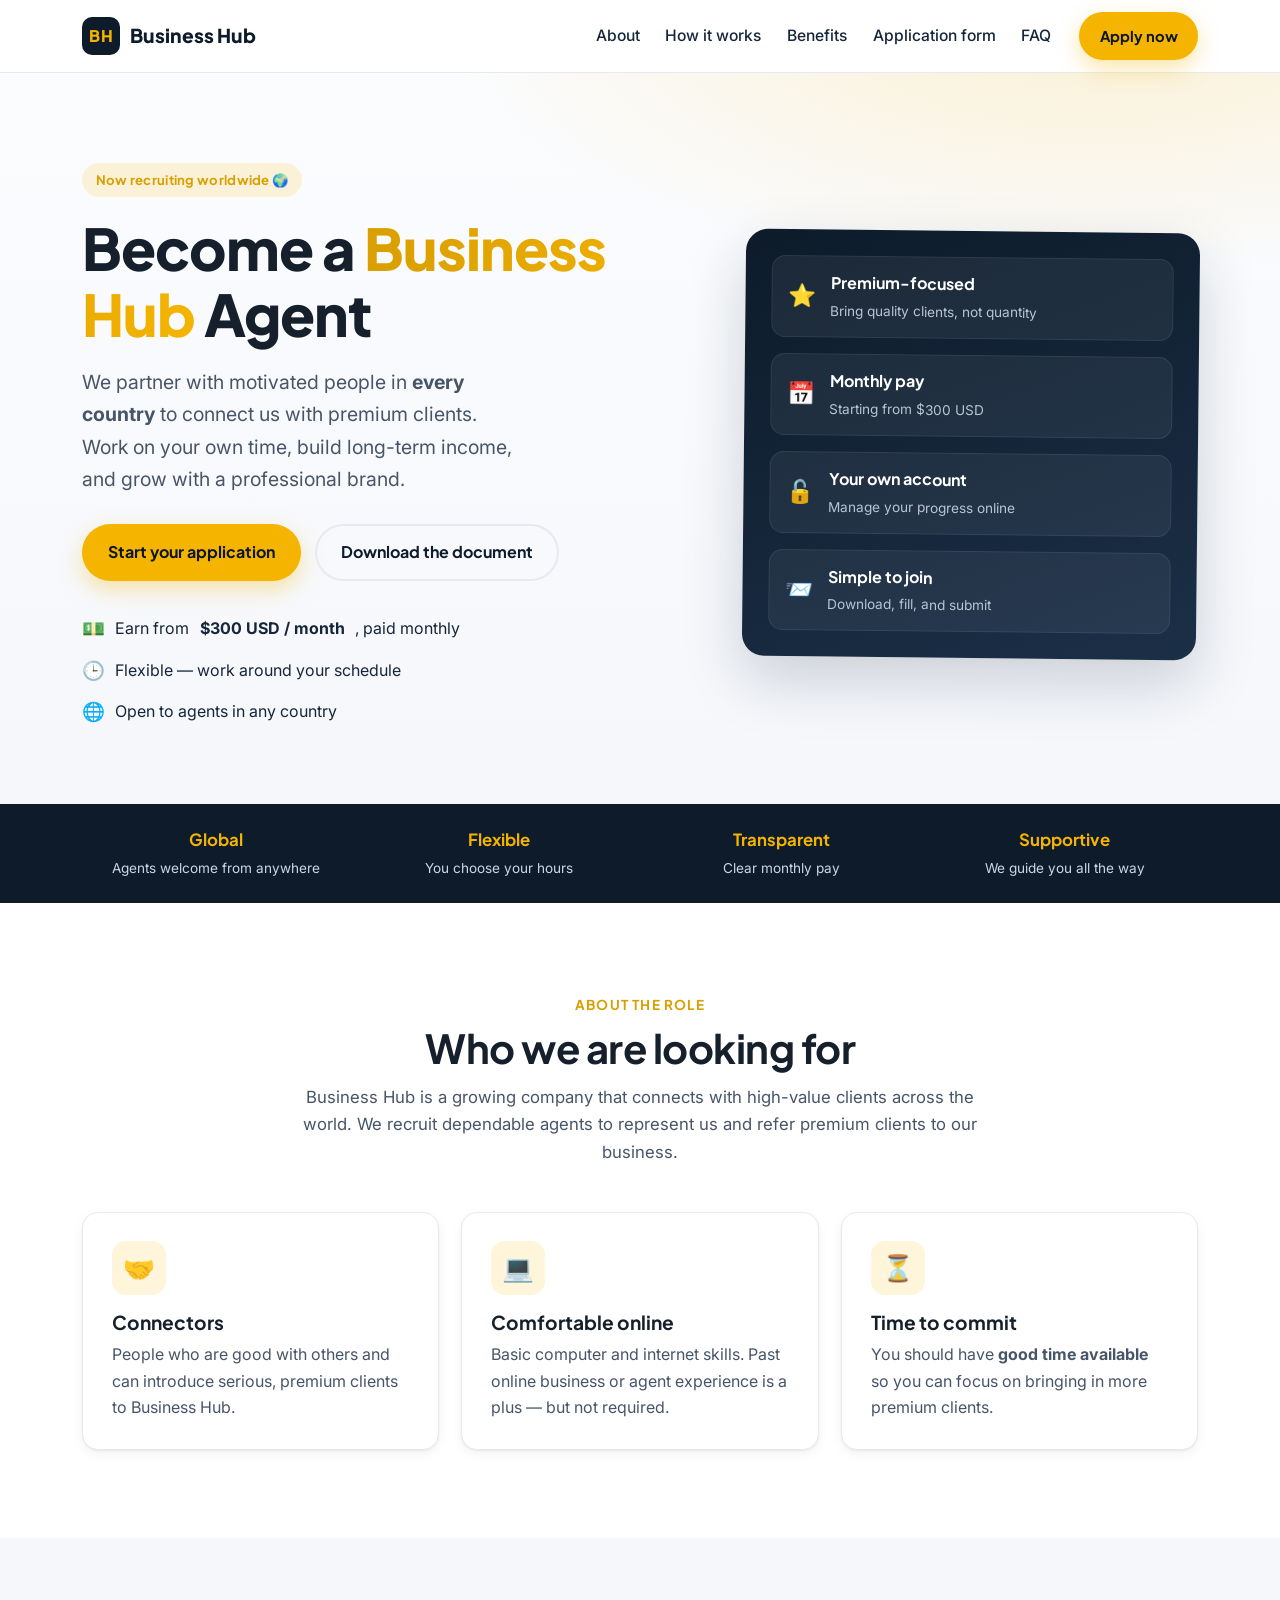
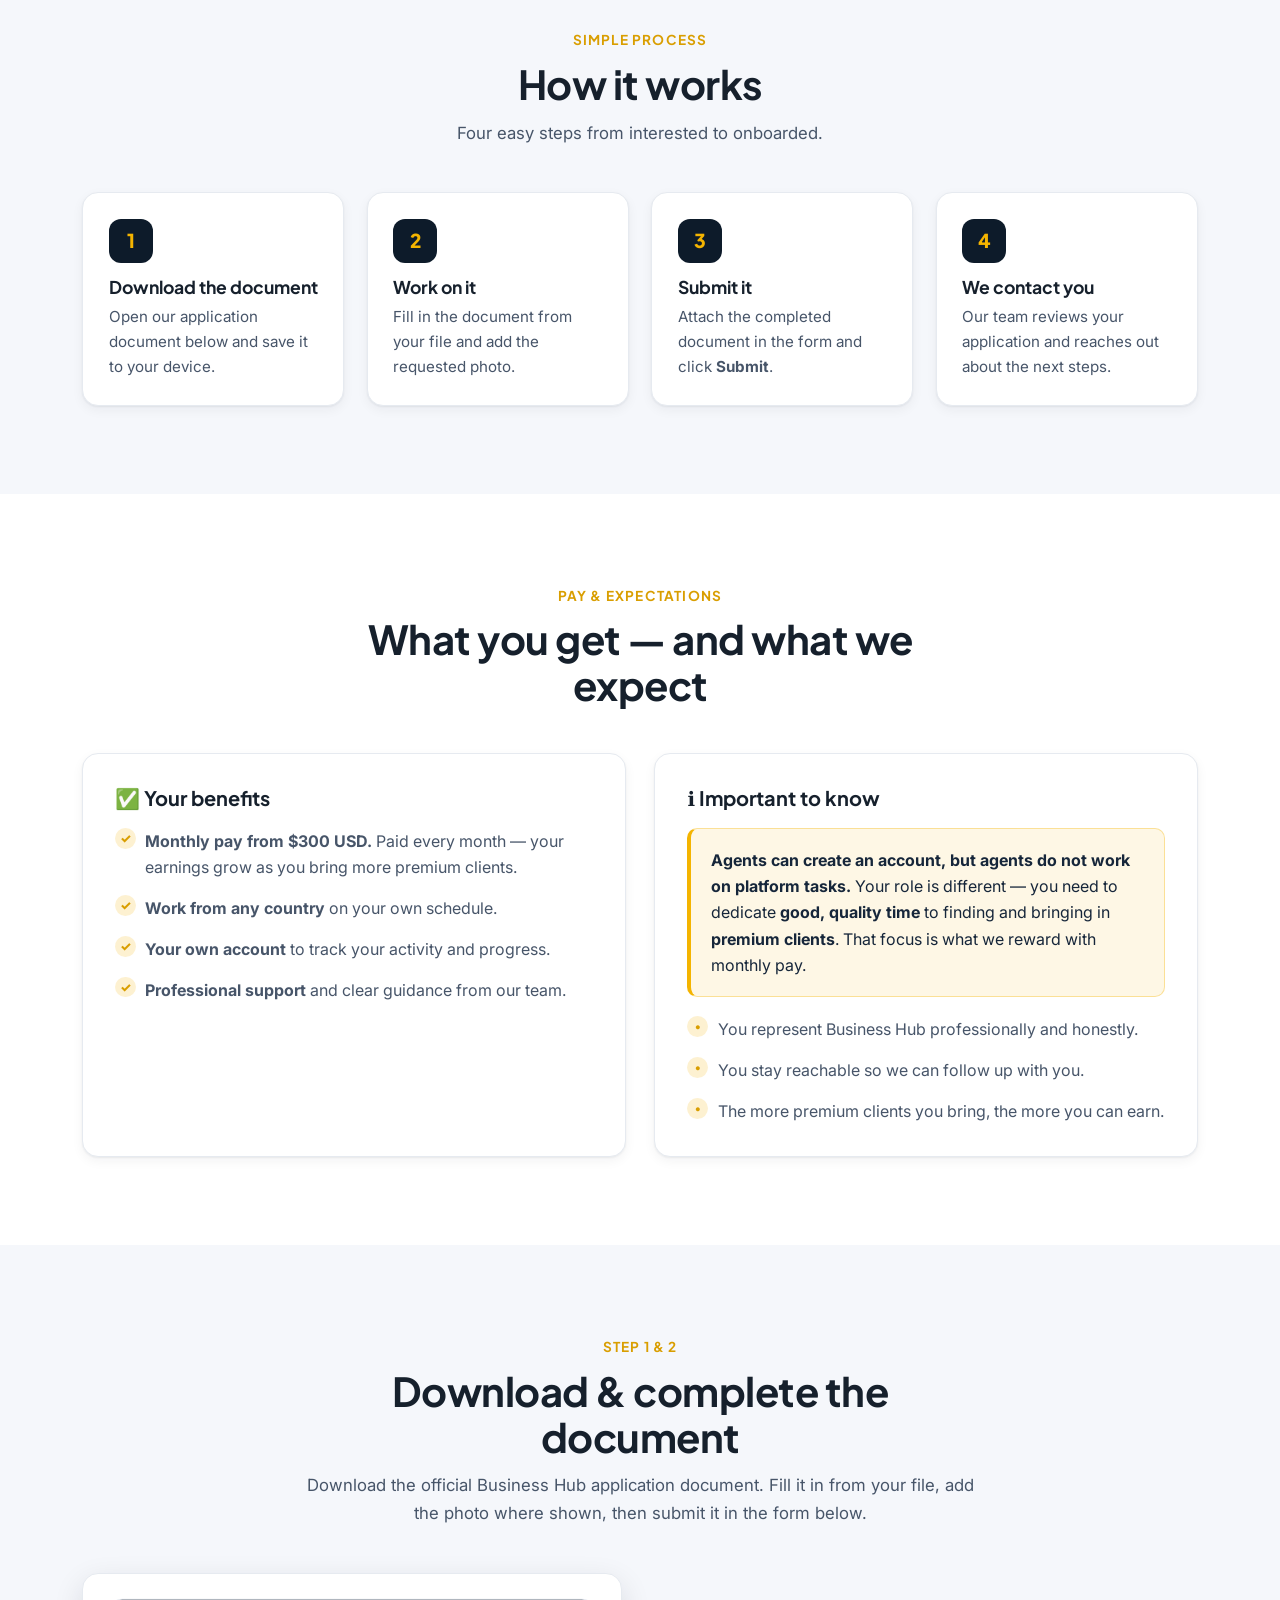
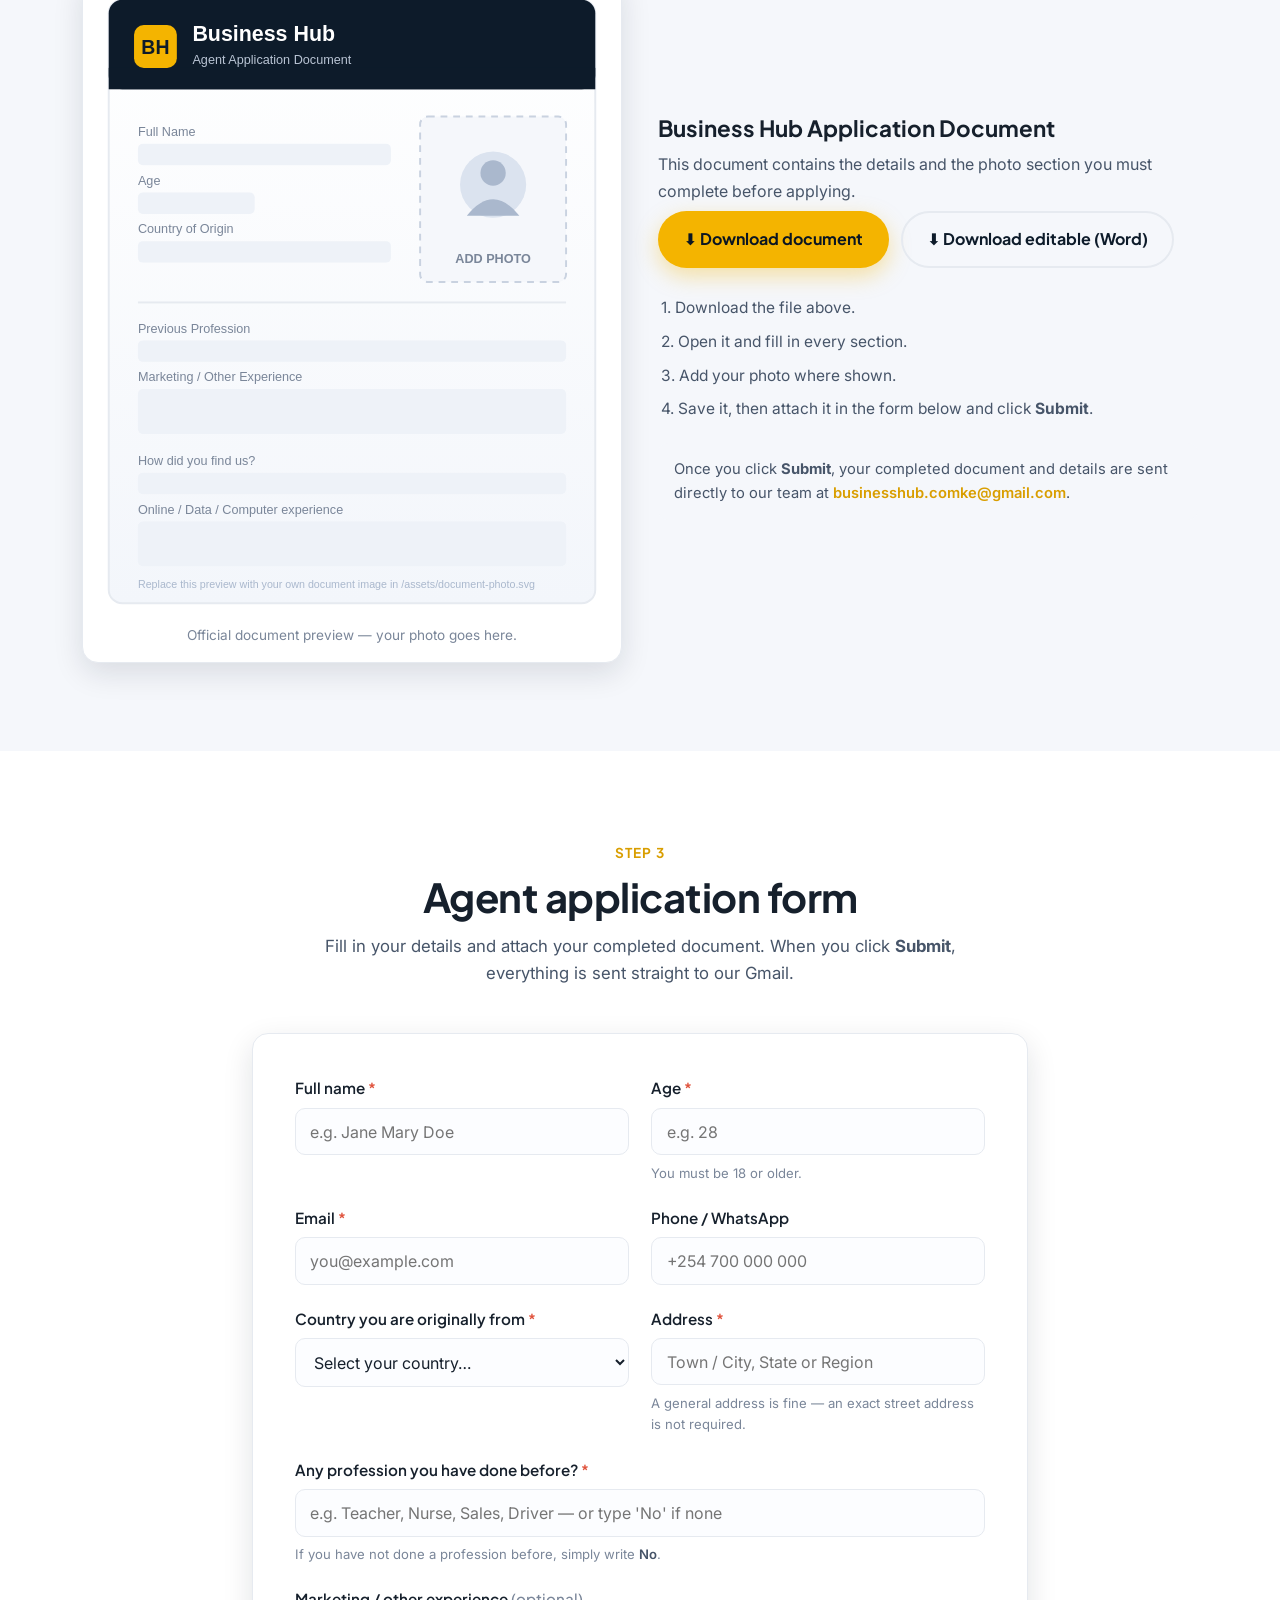
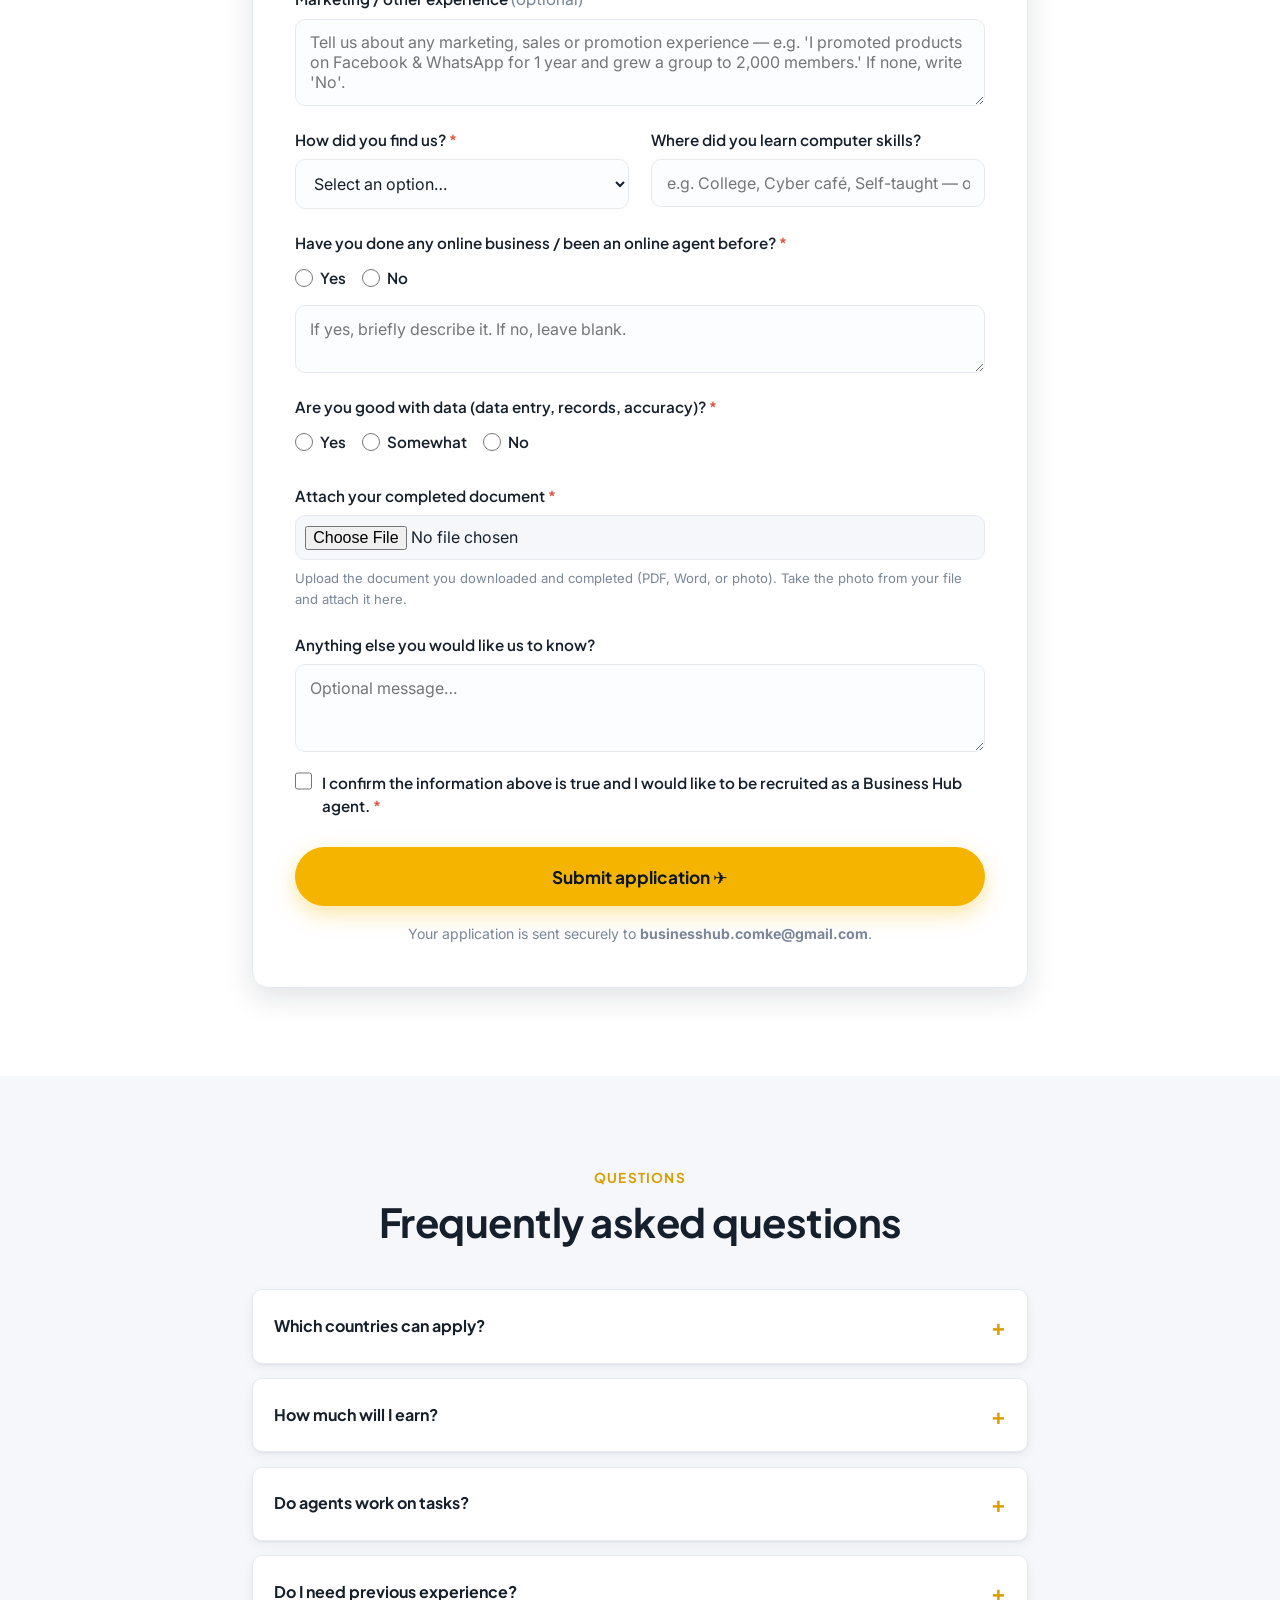
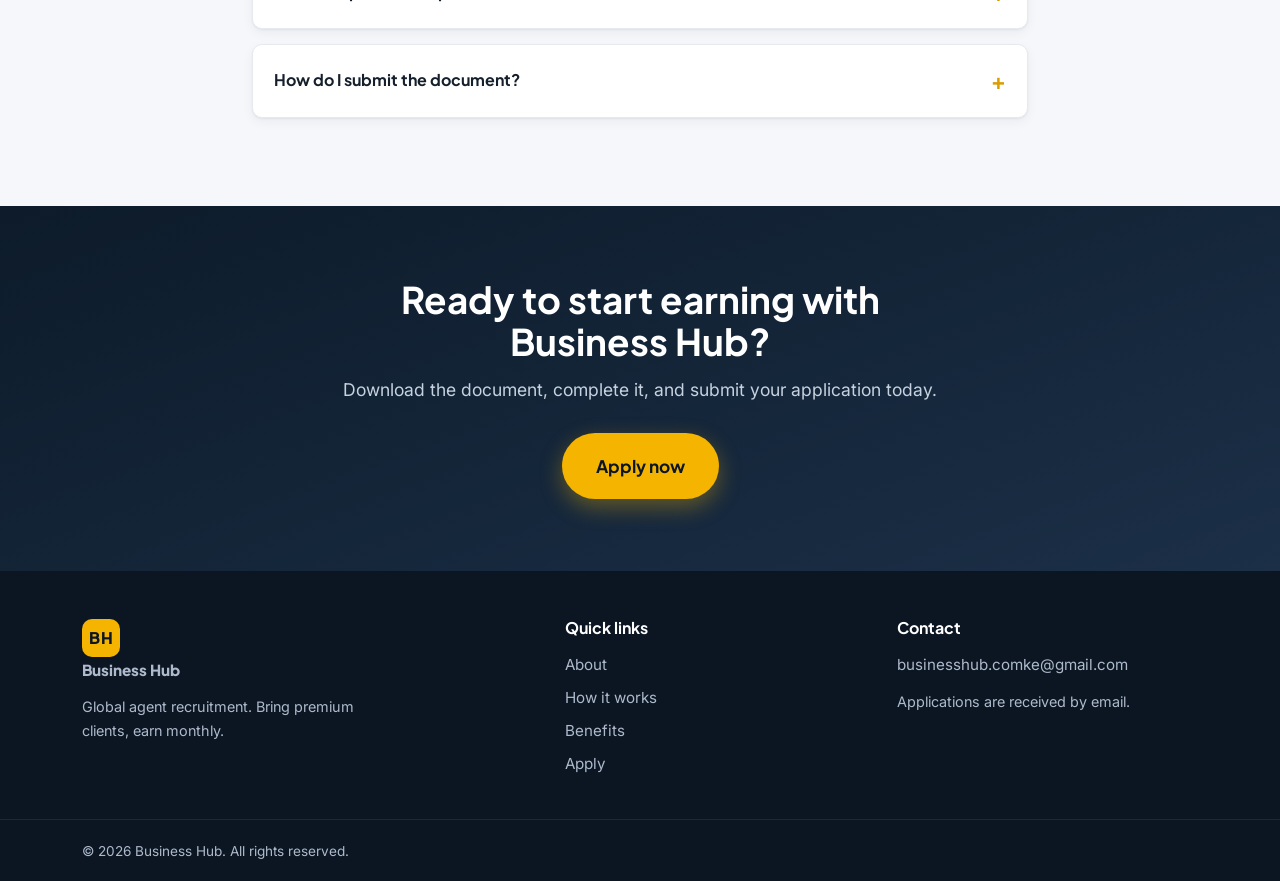
==== index.html @ ae6574ef "Build Business Hub agent recruitment website - Responsive landing page (hero, about, how-it-works, b" ====
<!DOCTYPE html>
<html lang="en">
<head>
  <meta charset="UTF-8" />
  <meta name="viewport" content="width=device-width, initial-scale=1.0" />
  <meta name="description" content="Business Hub recruits professional agents worldwide. Bring premium clients, work on your own schedule, and earn from $300 USD per month, paid monthly." />
  <meta name="theme-color" content="#0d1b2a" />
  <title>Business Hub — Global Agent Recruitment</title>
  <link rel="preconnect" href="https://fonts.googleapis.com" />
  <link rel="preconnect" href="https://fonts.gstatic.com" crossorigin />
  <link href="https://fonts.googleapis.com/css2?family=Plus+Jakarta+Sans:wght@400;500;600;700;800&family=Inter:wght@400;500;600&display=swap" rel="stylesheet" />
  <link rel="stylesheet" href="css/styles.css" />
  <link rel="icon" href="assets/favicon.svg" type="image/svg+xml" />
</head>
<body>
  <!-- ====================== HEADER ====================== -->
  <header class="site-header" id="top">
    <div class="container nav">
      <a href="#top" class="brand" aria-label="Business Hub home">
        <span class="brand-mark">BH</span>
        <span class="brand-text">Business&nbsp;Hub</span>
      </a>
      <nav class="nav-links" aria-label="Primary">
        <a href="#about">About</a>
        <a href="#how">How it works</a>
        <a href="#benefits">Benefits</a>
        <a href="#document">Application form</a>
        <a href="#faq">FAQ</a>
      </nav>
      <a href="#apply" class="btn btn-primary btn-sm nav-cta">Apply now</a>
      <button class="nav-toggle" id="navToggle" aria-label="Open menu" aria-expanded="false">
        <span></span><span></span><span></span>
      </button>
    </div>
  </header>

  <!-- ====================== HERO ====================== -->
  <section class="hero">
    <div class="container hero-grid">
      <div class="hero-copy">
        <span class="eyebrow">Now recruiting worldwide 🌍</span>
        <h1>Become a <span class="grad">Business Hub</span> Agent</h1>
        <p class="lead">
          We partner with motivated people in <strong>every country</strong> to connect us with
          premium clients. Work on your own time, build long-term income, and grow with a
          professional brand.
        </p>
        <div class="hero-actions">
          <a href="#apply" class="btn btn-primary">Start your application</a>
          <a href="#document" class="btn btn-ghost">Download the document</a>
        </div>
        <ul class="hero-points">
          <li><span>💵</span> Earn from <strong>$300 USD / month</strong>, paid monthly</li>
          <li><span>🕒</span> Flexible — work around your schedule</li>
          <li><span>🌐</span> Open to agents in any country</li>
        </ul>
      </div>
      <div class="hero-card">
        <div class="hero-card-inner">
          <div class="hc-row"><span class="hc-icon">⭐</span><div><b>Premium-focused</b><small>Bring quality clients, not quantity</small></div></div>
          <div class="hc-row"><span class="hc-icon">📅</span><div><b>Monthly pay</b><small>Starting from $300 USD</small></div></div>
          <div class="hc-row"><span class="hc-icon">🔓</span><div><b>Your own account</b><small>Manage your progress online</small></div></div>
          <div class="hc-row"><span class="hc-icon">📨</span><div><b>Simple to join</b><small>Download, fill, and submit</small></div></div>
        </div>
      </div>
    </div>
  </section>

  <!-- ====================== TRUST STRIP ====================== -->
  <div class="trust-strip">
    <div class="container trust-grid">
      <div><b>Global</b><span>Agents welcome from anywhere</span></div>
      <div><b>Flexible</b><span>You choose your hours</span></div>
      <div><b>Transparent</b><span>Clear monthly pay</span></div>
      <div><b>Supportive</b><span>We guide you all the way</span></div>
    </div>
  </div>

  <!-- ====================== ABOUT ====================== -->
  <section class="section" id="about">
    <div class="container">
      <div class="section-head">
        <span class="kicker">About the role</span>
        <h2>Who we are looking for</h2>
        <p class="section-sub">
          Business Hub is a growing company that connects with high-value clients across the world.
          We recruit dependable agents to represent us and refer premium clients to our business.
        </p>
      </div>
      <div class="cards-3">
        <article class="card">
          <div class="card-ic">🤝</div>
          <h3>Connectors</h3>
          <p>People who are good with others and can introduce serious, premium clients to Business Hub.</p>
        </article>
        <article class="card">
          <div class="card-ic">💻</div>
          <h3>Comfortable online</h3>
          <p>Basic computer and internet skills. Past online business or agent experience is a plus — but not required.</p>
        </article>
        <article class="card">
          <div class="card-ic">⏳</div>
          <h3>Time to commit</h3>
          <p>You should have <strong>good time available</strong> so you can focus on bringing in more premium clients.</p>
        </article>
      </div>
    </div>
  </section>

  <!-- ====================== HOW IT WORKS ====================== -->
  <section class="section section-alt" id="how">
    <div class="container">
      <div class="section-head">
        <span class="kicker">Simple process</span>
        <h2>How it works</h2>
        <p class="section-sub">Four easy steps from interested to onboarded.</p>
      </div>
      <ol class="steps">
        <li>
          <span class="step-no">1</span>
          <h3>Download the document</h3>
          <p>Open our application document below and save it to your device.</p>
        </li>
        <li>
          <span class="step-no">2</span>
          <h3>Work on it</h3>
          <p>Fill in the document from your file and add the requested photo.</p>
        </li>
        <li>
          <span class="step-no">3</span>
          <h3>Submit it</h3>
          <p>Attach the completed document in the form and click <strong>Submit</strong>.</p>
        </li>
        <li>
          <span class="step-no">4</span>
          <h3>We contact you</h3>
          <p>Our team reviews your application and reaches out about the next steps.</p>
        </li>
      </ol>
    </div>
  </section>

  <!-- ====================== BENEFITS / IMPORTANT INFO ====================== -->
  <section class="section" id="benefits">
    <div class="container">
      <div class="section-head">
        <span class="kicker">Pay & expectations</span>
        <h2>What you get — and what we expect</h2>
      </div>
      <div class="split">
        <div class="split-col">
          <h3 class="split-title">✅ Your benefits</h3>
          <ul class="check-list">
            <li><strong>Monthly pay from $300 USD.</strong> Paid every month — your earnings grow as you bring more premium clients.</li>
            <li><strong>Work from any country</strong> on your own schedule.</li>
            <li><strong>Your own account</strong> to track your activity and progress.</li>
            <li><strong>Professional support</strong> and clear guidance from our team.</li>
          </ul>
        </div>
        <div class="split-col">
          <h3 class="split-title">ℹ️ Important to know</h3>
          <div class="notice">
            <p>
              <strong>Agents can create an account, but agents do not work on platform tasks.</strong>
              Your role is different — you need to dedicate <strong>good, quality time</strong> to
              finding and bringing in <strong>premium clients</strong>. That focus is what we reward
              with monthly pay.
            </p>
          </div>
          <ul class="check-list muted">
            <li>You represent Business Hub professionally and honestly.</li>
            <li>You stay reachable so we can follow up with you.</li>
            <li>The more premium clients you bring, the more you can earn.</li>
          </ul>
        </div>
      </div>
    </div>
  </section>

  <!-- ====================== DOCUMENT DOWNLOAD + PHOTO ====================== -->
  <section class="section section-alt" id="document">
    <div class="container">
      <div class="section-head">
        <span class="kicker">Step 1 & 2</span>
        <h2>Download &amp; complete the document</h2>
        <p class="section-sub">
          Download the official Business Hub application document. Fill it in from your file,
          add the photo where shown, then submit it in the form below.
        </p>
      </div>

      <div class="doc-grid">
        <!-- Photo / document preview placeholder -->
        <figure class="doc-photo">
          <img src="assets/document-photo.svg" alt="Business Hub application document preview" />
          <figcaption>Official document preview — your photo goes here.</figcaption>
        </figure>

        <!-- Download card -->
        <div class="doc-actions">
          <h3>Business Hub Application Document</h3>
          <p>This document contains the details and the photo section you must complete before applying.</p>
          <a href="documents/Business-Hub-Application.pdf" class="btn btn-primary" download>
            ⬇ Download document
          </a>
          <a href="documents/Business-Hub-Application-Form.docx" class="btn btn-ghost" download>
            ⬇ Download editable (Word)
          </a>
          <ul class="doc-steps">
            <li>1. Download the file above.</li>
            <li>2. Open it and fill in every section.</li>
            <li>3. Add your photo where shown.</li>
            <li>4. Save it, then attach it in the form below and click <strong>Submit</strong>.</li>
          </ul>
          <p class="doc-note">
            Once you click <strong>Submit</strong>, your completed document and details are sent
            directly to our team at <a href="mailto:businesshub.comke@gmail.com">businesshub.comke@gmail.com</a>.
          </p>
        </div>
      </div>
    </div>
  </section>

  <!-- ====================== APPLICATION FORM ====================== -->
  <section class="section" id="apply">
    <div class="container narrow">
      <div class="section-head">
        <span class="kicker">Step 3</span>
        <h2>Agent application form</h2>
        <p class="section-sub">
          Fill in your details and attach your completed document. When you click
          <strong>Submit</strong>, everything is sent straight to our Gmail.
        </p>
      </div>

      <form
        id="applyForm"
        class="form"
        action="https://formsubmit.co/businesshub.comke@gmail.com"
        method="POST"
        enctype="multipart/form-data"
      >
        <!-- FormSubmit configuration -->
        <input type="hidden" name="_subject" value="New Business Hub Agent Application" />
        <input type="hidden" name="_template" value="table" />
        <input type="hidden" name="_captcha" value="true" />
        <input type="hidden" name="_next" value="thank-you.html" />
        <!-- Honeypot anti-spam -->
        <input type="text" name="_honey" style="display:none" tabindex="-1" autocomplete="off" />

        <div class="form-grid">
          <div class="field">
            <label for="name">Full name <span class="req">*</span></label>
            <input type="text" id="name" name="Full Name" placeholder="e.g. Jane Mary Doe" required />
          </div>

          <div class="field">
            <label for="age">Age <span class="req">*</span></label>
            <input type="number" id="age" name="Age" min="18" max="100" placeholder="e.g. 28" required />
            <small class="hint">You must be 18 or older.</small>
          </div>

          <div class="field">
            <label for="email">Email <span class="req">*</span></label>
            <input type="email" id="email" name="Email" placeholder="you@example.com" required />
          </div>

          <div class="field">
            <label for="phone">Phone / WhatsApp</label>
            <input type="tel" id="phone" name="Phone" placeholder="+254 700 000 000" />
          </div>

          <div class="field">
            <label for="country">Country you are originally from <span class="req">*</span></label>
            <select id="country" name="Country of Origin" required>
              <option value="" disabled selected>Select your country…</option>
              <!-- Countries injected by JS -->
            </select>
          </div>

          <div class="field">
            <label for="address">Address <span class="req">*</span></label>
            <input type="text" id="address" name="Address" placeholder="Town / City, State or Region" required />
            <small class="hint">A general address is fine — an exact street address is not required.</small>
          </div>

          <div class="field field-full">
            <label for="profession">Any profession you have done before? <span class="req">*</span></label>
            <input type="text" id="profession" name="Previous Profession" placeholder="e.g. Teacher, Nurse, Sales, Driver — or type 'No' if none" required />
            <small class="hint">If you have not done a profession before, simply write <em>No</em>.</small>
          </div>

          <div class="field field-full">
            <label for="marketing">Marketing / other experience <span class="muted-label">(optional)</span></label>
            <textarea id="marketing" name="Marketing & Other Experience" rows="3"
              placeholder="Tell us about any marketing, sales or promotion experience — e.g. 'I promoted products on Facebook & WhatsApp for 1 year and grew a group to 2,000 members.' If none, write 'No'."></textarea>
          </div>

          <div class="field">
            <label for="found">How did you find us? <span class="req">*</span></label>
            <select id="found" name="How They Found Us" required>
              <option value="" disabled selected>Select an option…</option>
              <option>Facebook</option>
              <option>WhatsApp</option>
              <option>Instagram</option>
              <option>TikTok</option>
              <option>X (Twitter)</option>
              <option>Google / Search engine</option>
              <option>Friend or referral</option>
              <option>Advertisement</option>
              <option>Other</option>
            </select>
          </div>

          <div class="field">
            <label for="computer">Where did you learn computer skills?</label>
            <input type="text" id="computer" name="Computer Skills Learned" placeholder="e.g. College, Cyber café, Self-taught — or 'None'" />
          </div>

          <div class="field field-full">
            <span class="group-label">Have you done any online business / been an online agent before? <span class="req">*</span></span>
            <div class="radio-row">
              <label class="radio"><input type="radio" name="Online Experience" value="Yes" required /> Yes</label>
              <label class="radio"><input type="radio" name="Online Experience" value="No" /> No</label>
            </div>
            <textarea name="Online Experience Details" rows="2" placeholder="If yes, briefly describe it. If no, leave blank."></textarea>
          </div>

          <div class="field field-full">
            <span class="group-label">Are you good with data (data entry, records, accuracy)? <span class="req">*</span></span>
            <div class="radio-row">
              <label class="radio"><input type="radio" name="Good With Data" value="Yes" required /> Yes</label>
              <label class="radio"><input type="radio" name="Good With Data" value="Somewhat" /> Somewhat</label>
              <label class="radio"><input type="radio" name="Good With Data" value="No" /> No</label>
            </div>
          </div>

          <div class="field field-full">
            <label for="document-upload">Attach your completed document <span class="req">*</span></label>
            <input type="file" id="document-upload" name="attachment"
              accept=".pdf,.doc,.docx,.jpg,.jpeg,.png" required />
            <small class="hint">Upload the document you downloaded and completed (PDF, Word, or photo). Take the photo from your file and attach it here.</small>
          </div>

          <div class="field field-full">
            <label for="message">Anything else you would like us to know?</label>
            <textarea id="message" name="Additional Message" rows="3" placeholder="Optional message…"></textarea>
          </div>

          <div class="field field-full">
            <label class="checkbox">
              <input type="checkbox" id="agree" name="Agreement" value="I confirm the information is true" required />
              <span>I confirm the information above is true and I would like to be recruited as a Business Hub agent. <span class="req">*</span></span>
            </label>
          </div>
        </div>

        <button type="submit" class="btn btn-primary btn-block btn-lg">Submit application ✈</button>
        <p class="form-foot">
          Your application is sent securely to <strong>businesshub.comke@gmail.com</strong>.
        </p>
      </form>
    </div>
  </section>

  <!-- ====================== FAQ ====================== -->
  <section class="section section-alt" id="faq">
    <div class="container narrow">
      <div class="section-head">
        <span class="kicker">Questions</span>
        <h2>Frequently asked questions</h2>
      </div>
      <div class="faq">
        <details>
          <summary>Which countries can apply?</summary>
          <p>Anyone, from any country, is welcome to apply. Just select the country you are originally from in the form.</p>
        </details>
        <details>
          <summary>How much will I earn?</summary>
          <p>Pay starts from <strong>$300 USD per month</strong> and is paid monthly. The more premium clients you bring, the more you can earn.</p>
        </details>
        <details>
          <summary>Do agents work on tasks?</summary>
          <p>No. Agents can create an account, but agents do not work on platform tasks. Your job is to dedicate good time to bringing in premium clients.</p>
        </details>
        <details>
          <summary>Do I need previous experience?</summary>
          <p>No. Previous profession, online business, or agent experience is helpful but not required. If you have none, simply write "No" in the form.</p>
        </details>
        <details>
          <summary>How do I submit the document?</summary>
          <p>Download the document, complete it and add your photo, then attach it in the form and click Submit. It is sent straight to our Gmail.</p>
        </details>
      </div>
    </div>
  </section>

  <!-- ====================== CTA ====================== -->
  <section class="cta">
    <div class="container cta-inner">
      <h2>Ready to start earning with Business Hub?</h2>
      <p>Download the document, complete it, and submit your application today.</p>
      <a href="#apply" class="btn btn-primary btn-lg">Apply now</a>
    </div>
  </section>

  <!-- ====================== FOOTER ====================== -->
  <footer class="site-footer">
    <div class="container footer-grid">
      <div>
        <a href="#top" class="brand brand-light">
          <span class="brand-mark">BH</span>
          <span class="brand-text">Business&nbsp;Hub</span>
        </a>
        <p class="footer-note">Global agent recruitment. Bring premium clients, earn monthly.</p>
      </div>
      <div>
        <h4>Quick links</h4>
        <a href="#about">About</a>
        <a href="#how">How it works</a>
        <a href="#benefits">Benefits</a>
        <a href="#apply">Apply</a>
      </div>
      <div>
        <h4>Contact</h4>
        <a href="mailto:businesshub.comke@gmail.com">businesshub.comke@gmail.com</a>
        <p class="footer-note">Applications are received by email.</p>
      </div>
    </div>
    <div class="footer-bottom">
      <div class="container">
        <span>© <span id="year"></span> Business Hub. All rights reserved.</span>
      </div>
    </div>
  </footer>

  <script src="js/main.js"></script>
</body>
</html>
---- css/styles.css ----
/* ===================================================================
   Business Hub — Agent Recruitment
   Professional theme: deep navy + gold accent
   =================================================================== */

:root {
  --navy-900: #0b1622;
  --navy-800: #0d1b2a;
  --navy-700: #16263a;
  --navy-600: #1b2f47;
  --gold: #f4b400;
  --gold-dark: #d99e00;
  --ink: #16202c;
  --body: #475569;
  --muted: #7a8699;
  --line: #e6eaf0;
  --bg: #ffffff;
  --bg-alt: #f5f7fb;
  --white: #ffffff;
  --radius: 16px;
  --radius-sm: 10px;
  --shadow-sm: 0 1px 2px rgba(13, 27, 42, .06), 0 4px 12px rgba(13, 27, 42, .05);
  --shadow-md: 0 10px 30px rgba(13, 27, 42, .12);
  --shadow-lg: 0 24px 60px rgba(13, 27, 42, .18);
  --maxw: 1160px;
  --font-head: "Plus Jakarta Sans", system-ui, sans-serif;
  --font-body: "Inter", system-ui, sans-serif;
}

* { box-sizing: border-box; margin: 0; padding: 0; }

html { scroll-behavior: smooth; scroll-padding-top: 84px; }

body {
  font-family: var(--font-body);
  color: var(--body);
  background: var(--bg);
  line-height: 1.65;
  -webkit-font-smoothing: antialiased;
}

h1, h2, h3, h4 { font-family: var(--font-head); color: var(--ink); line-height: 1.15; font-weight: 700; }

a { color: inherit; text-decoration: none; }

img, svg { max-width: 100%; display: block; }

.container { width: 100%; max-width: var(--maxw); margin: 0 auto; padding: 0 22px; }
.container.narrow { max-width: 820px; }

/* ---------- Buttons ---------- */
.btn {
  display: inline-flex; align-items: center; justify-content: center; gap: .5rem;
  font-family: var(--font-head); font-weight: 700; font-size: 1rem;
  padding: .85rem 1.5rem; border-radius: 999px; cursor: pointer;
  border: 2px solid transparent; transition: transform .15s ease, box-shadow .2s ease, background .2s ease, color .2s ease;
  white-space: nowrap;
}
.btn:active { transform: translateY(1px); }
.btn-primary { background: var(--gold); color: var(--navy-900); box-shadow: 0 8px 22px rgba(244, 180, 0, .35); }
.btn-primary:hover { background: var(--gold-dark); transform: translateY(-2px); box-shadow: 0 12px 28px rgba(244, 180, 0, .45); }
.btn-ghost { background: transparent; color: var(--navy-800); border-color: var(--line); }
.btn-ghost:hover { border-color: var(--navy-800); transform: translateY(-2px); }
.btn-sm { padding: .6rem 1.15rem; font-size: .92rem; }
.btn-lg { padding: 1.05rem 2rem; font-size: 1.08rem; }
.btn-block { width: 100%; }

/* ---------- Header ---------- */
.site-header {
  position: sticky; top: 0; z-index: 50;
  background: rgba(255, 255, 255, .85);
  backdrop-filter: saturate(180%) blur(12px);
  border-bottom: 1px solid var(--line);
}
.nav { display: flex; align-items: center; gap: 1.5rem; height: 72px; }
.brand { display: flex; align-items: center; gap: .6rem; font-family: var(--font-head); font-weight: 800; font-size: 1.2rem; color: var(--navy-800); }
.brand-mark {
  display: grid; place-items: center; width: 38px; height: 38px; border-radius: 10px;
  background: var(--navy-800); color: var(--gold); font-weight: 800; font-size: 1rem;
  letter-spacing: .5px;
}
.brand-light { color: var(--white); }
.brand-light .brand-mark { background: var(--gold); color: var(--navy-900); }
.nav-links { display: flex; gap: 1.6rem; margin-left: auto; }
.nav-links a { font-weight: 500; color: var(--navy-700); font-size: .98rem; }
.nav-links a:hover { color: var(--gold-dark); }
.nav-cta { margin-left: .25rem; }
.nav-toggle { display: none; flex-direction: column; gap: 5px; background: none; border: 0; cursor: pointer; padding: 6px; }
.nav-toggle span { width: 24px; height: 2px; background: var(--navy-800); border-radius: 2px; transition: .25s; }

/* ---------- Hero ---------- */
.hero {
  background:
    radial-gradient(1100px 460px at 85% -10%, rgba(244, 180, 0, .18), transparent 60%),
    linear-gradient(180deg, #fbfcfe 0%, #f5f7fb 100%);
  padding: clamp(3rem, 7vw, 6rem) 0 clamp(3rem, 6vw, 5rem);
  overflow: hidden;
}
.hero-grid { display: grid; grid-template-columns: 1.15fr .85fr; gap: 3rem; align-items: center; }
.eyebrow {
  display: inline-block; background: rgba(244, 180, 0, .15); color: var(--gold-dark);
  font-weight: 700; font-size: .82rem; padding: .4rem .85rem; border-radius: 999px; margin-bottom: 1.1rem;
  font-family: var(--font-head); letter-spacing: .3px;
}
.hero h1 { font-size: clamp(2.3rem, 5.2vw, 3.6rem); font-weight: 800; letter-spacing: -1px; }
.grad { background: linear-gradient(90deg, var(--gold-dark), var(--gold)); -webkit-background-clip: text; background-clip: text; color: transparent; }
.lead { font-size: clamp(1.05rem, 2vw, 1.22rem); color: var(--body); margin: 1.2rem 0 1.8rem; max-width: 36ch; }
.hero-actions { display: flex; flex-wrap: wrap; gap: .9rem; margin-bottom: 2rem; }
.hero-points { list-style: none; display: grid; gap: .7rem; }
.hero-points li { display: flex; align-items: center; gap: .65rem; font-size: 1rem; color: var(--navy-700); }
.hero-points span { font-size: 1.15rem; }

.hero-card {
  background: linear-gradient(160deg, var(--navy-800), var(--navy-600));
  border-radius: 22px; padding: 1.6rem; box-shadow: var(--shadow-lg);
  transform: rotate(.6deg);
}
.hero-card-inner { display: grid; gap: 1rem; }
.hc-row { display: flex; align-items: center; gap: .9rem; background: rgba(255, 255, 255, .06); border: 1px solid rgba(255, 255, 255, .08); border-radius: 14px; padding: .85rem 1rem; }
.hc-icon { font-size: 1.4rem; }
.hc-row b { color: var(--white); font-family: var(--font-head); font-size: 1rem; display: block; }
.hc-row small { color: #b9c4d4; font-size: .85rem; }

/* ---------- Trust strip ---------- */
.trust-strip { background: var(--navy-800); }
.trust-grid { display: grid; grid-template-columns: repeat(4, 1fr); gap: 1rem; padding: 1.4rem 22px; text-align: center; }
.trust-grid div { color: #cdd7e4; }
.trust-grid b { display: block; color: var(--gold); font-family: var(--font-head); font-size: 1.05rem; }
.trust-grid span { font-size: .85rem; }

/* ---------- Sections ---------- */
.section { padding: clamp(3.2rem, 7vw, 5.5rem) 0; }
.section-alt { background: var(--bg-alt); }
.section-head { text-align: center; max-width: 680px; margin: 0 auto 2.8rem; }
.kicker { color: var(--gold-dark); font-family: var(--font-head); font-weight: 700; font-size: .85rem; letter-spacing: 1.2px; text-transform: uppercase; }
.section-head h2 { font-size: clamp(1.8rem, 3.6vw, 2.5rem); margin: .5rem 0 .8rem; letter-spacing: -.5px; }
.section-sub { color: var(--body); font-size: 1.05rem; }

/* ---------- Cards (3) ---------- */
.cards-3 { display: grid; grid-template-columns: repeat(3, 1fr); gap: 1.4rem; }
.card { background: var(--white); border: 1px solid var(--line); border-radius: var(--radius); padding: 1.8rem; box-shadow: var(--shadow-sm); transition: transform .2s ease, box-shadow .2s ease; }
.card:hover { transform: translateY(-4px); box-shadow: var(--shadow-md); }
.card-ic { width: 54px; height: 54px; display: grid; place-items: center; font-size: 1.6rem; background: rgba(244, 180, 0, .14); border-radius: 14px; margin-bottom: 1rem; }
.card h3 { font-size: 1.2rem; margin-bottom: .5rem; }

/* ---------- Steps ---------- */
.steps { list-style: none; display: grid; grid-template-columns: repeat(4, 1fr); gap: 1.4rem; counter-reset: step; }
.steps li { background: var(--white); border: 1px solid var(--line); border-radius: var(--radius); padding: 1.6rem; position: relative; box-shadow: var(--shadow-sm); }
.step-no { display: grid; place-items: center; width: 44px; height: 44px; border-radius: 12px; background: var(--navy-800); color: var(--gold); font-family: var(--font-head); font-weight: 800; font-size: 1.2rem; margin-bottom: .9rem; }
.steps h3 { font-size: 1.1rem; margin-bottom: .4rem; }
.steps p { font-size: .95rem; }

/* ---------- Split (benefits) ---------- */
.split { display: grid; grid-template-columns: 1fr 1fr; gap: 1.8rem; }
.split-col { background: var(--white); border: 1px solid var(--line); border-radius: var(--radius); padding: 2rem; box-shadow: var(--shadow-sm); }
.split-title { font-size: 1.25rem; margin-bottom: 1.2rem; }
.check-list { list-style: none; display: grid; gap: .9rem; }
.check-list li { position: relative; padding-left: 1.9rem; color: var(--body); }
.check-list li::before { content: "✓"; position: absolute; left: 0; top: 0; width: 1.3rem; height: 1.3rem; background: rgba(244, 180, 0, .18); color: var(--gold-dark); border-radius: 50%; display: grid; place-items: center; font-weight: 800; font-size: .8rem; }
.check-list.muted li::before { content: "•"; }
.notice { background: rgba(244, 180, 0, .1); border: 1px solid rgba(244, 180, 0, .35); border-left: 4px solid var(--gold); border-radius: var(--radius-sm); padding: 1.1rem 1.2rem; margin-bottom: 1.2rem; }
.notice p { color: var(--navy-700); }

/* ---------- Document section ---------- */
.doc-grid { display: grid; grid-template-columns: 1fr 1fr; gap: 2.2rem; align-items: center; }
.doc-photo { background: var(--white); border: 1px solid var(--line); border-radius: var(--radius); padding: 1rem; box-shadow: var(--shadow-md); }
.doc-photo img { border-radius: var(--radius-sm); width: 100%; }
.doc-photo figcaption { text-align: center; font-size: .85rem; color: var(--muted); margin-top: .7rem; }
.doc-actions h3 { font-size: 1.4rem; margin-bottom: .6rem; }
.doc-actions .btn { margin: .4rem .5rem .4rem 0; }
.doc-steps { list-style: none; margin: 1.3rem 0; display: grid; gap: .5rem; }
.doc-steps li { padding-left: .2rem; color: var(--body); font-size: .97rem; }
.doc-note { background: var(--bg-alt); border-radius: var(--radius-sm); padding: .9rem 1rem; font-size: .92rem; }
.doc-note a { color: var(--gold-dark); font-weight: 600; }

/* ---------- Form ---------- */
.form { background: var(--white); border: 1px solid var(--line); border-radius: var(--radius); padding: clamp(1.4rem, 4vw, 2.6rem); box-shadow: var(--shadow-md); }
.form-grid { display: grid; grid-template-columns: 1fr 1fr; gap: 1.3rem 1.4rem; }
.field { display: flex; flex-direction: column; gap: .45rem; }
.field-full { grid-column: 1 / -1; }
.field label, .group-label { font-family: var(--font-head); font-weight: 600; font-size: .95rem; color: var(--ink); }
.muted-label { color: var(--muted); font-weight: 500; }
.req { color: #e0533d; }
.field input, .field select, .field textarea {
  font-family: var(--font-body); font-size: 1rem; color: var(--ink);
  padding: .8rem .9rem; border: 1.5px solid var(--line); border-radius: var(--radius-sm);
  background: #fcfdff; transition: border-color .15s ease, box-shadow .15s ease; width: 100%;
}
.field input:focus, .field select:focus, .field textarea:focus { outline: none; border-color: var(--gold); box-shadow: 0 0 0 3px rgba(244, 180, 0, .2); }
.field textarea { resize: vertical; }
.field input[type="file"] { padding: .6rem; background: var(--bg-alt); cursor: pointer; }
.hint { font-size: .82rem; color: var(--muted); }
.hint em { color: var(--body); font-style: normal; font-weight: 600; }
.radio-row { display: flex; flex-wrap: wrap; gap: 1rem; margin: .2rem 0 .5rem; }
.radio { display: inline-flex; align-items: center; gap: .45rem; font-weight: 500; cursor: pointer; font-family: var(--font-body); }
.radio input, .checkbox input { width: 18px; height: 18px; accent-color: var(--gold-dark); cursor: pointer; }
.checkbox { display: flex; align-items: flex-start; gap: .65rem; font-weight: 500; cursor: pointer; color: var(--body); }
.checkbox span { font-size: .95rem; line-height: 1.5; }
.form .btn-block { margin-top: 1.8rem; }
.form-foot { text-align: center; font-size: .88rem; color: var(--muted); margin-top: 1rem; }

/* ---------- FAQ ---------- */
.faq { display: grid; gap: .9rem; }
.faq details { background: var(--white); border: 1px solid var(--line); border-radius: var(--radius-sm); padding: 1.1rem 1.3rem; box-shadow: var(--shadow-sm); }
.faq summary { font-family: var(--font-head); font-weight: 700; color: var(--ink); cursor: pointer; list-style: none; display: flex; justify-content: space-between; align-items: center; }
.faq summary::after { content: "+"; font-size: 1.4rem; color: var(--gold-dark); transition: transform .2s; }
.faq details[open] summary::after { transform: rotate(45deg); }
.faq p { margin-top: .8rem; color: var(--body); }

/* ---------- CTA ---------- */
.cta { background: linear-gradient(160deg, var(--navy-800), var(--navy-600)); color: var(--white); padding: clamp(3rem, 6vw, 4.5rem) 0; text-align: center; }
.cta-inner { max-width: 640px; }
.cta h2 { color: var(--white); font-size: clamp(1.7rem, 3.5vw, 2.3rem); }
.cta p { color: #c7d2e0; margin: .8rem 0 1.8rem; font-size: 1.1rem; }

/* ---------- Footer ---------- */
.site-footer { background: var(--navy-900); color: #aebacb; padding-top: 3rem; }
.footer-grid { display: grid; grid-template-columns: 1.5fr 1fr 1fr; gap: 2rem; padding-bottom: 2.2rem; }
.footer-grid h4 { color: var(--white); margin-bottom: .9rem; font-size: 1rem; }
.footer-grid a { display: block; color: #aebacb; font-size: .95rem; margin-bottom: .5rem; }
.footer-grid a:hover { color: var(--gold); }
.footer-note { font-size: .9rem; margin-top: .8rem; max-width: 32ch; }
.footer-bottom { border-top: 1px solid rgba(255, 255, 255, .08); padding: 1.2rem 0; font-size: .85rem; }

/* ---------- Responsive ---------- */
@media (max-width: 920px) {
  .hero-grid { grid-template-columns: 1fr; gap: 2.4rem; }
  .hero-card { transform: none; max-width: 460px; }
  .cards-3 { grid-template-columns: 1fr; }
  .steps { grid-template-columns: 1fr 1fr; }
  .split { grid-template-columns: 1fr; }
  .doc-grid { grid-template-columns: 1fr; }
  .trust-grid { grid-template-columns: 1fr 1fr; gap: 1.2rem; }
  .footer-grid { grid-template-columns: 1fr 1fr; }
  .nav-links { display: none; position: absolute; top: 72px; left: 0; right: 0; background: var(--white); flex-direction: column; padding: 1rem 22px; gap: 0; border-bottom: 1px solid var(--line); box-shadow: var(--shadow-md); }
  .nav-links.open { display: flex; }
  .nav-links a { padding: .8rem 0; border-bottom: 1px solid var(--line); }
  .nav-toggle { display: flex; margin-left: auto; }
  .nav-cta { display: none; }
}
@media (max-width: 560px) {
  .form-grid { grid-template-columns: 1fr; }
  .steps { grid-template-columns: 1fr; }
  .trust-grid { grid-template-columns: 1fr; }
  .footer-grid { grid-template-columns: 1fr; }
}
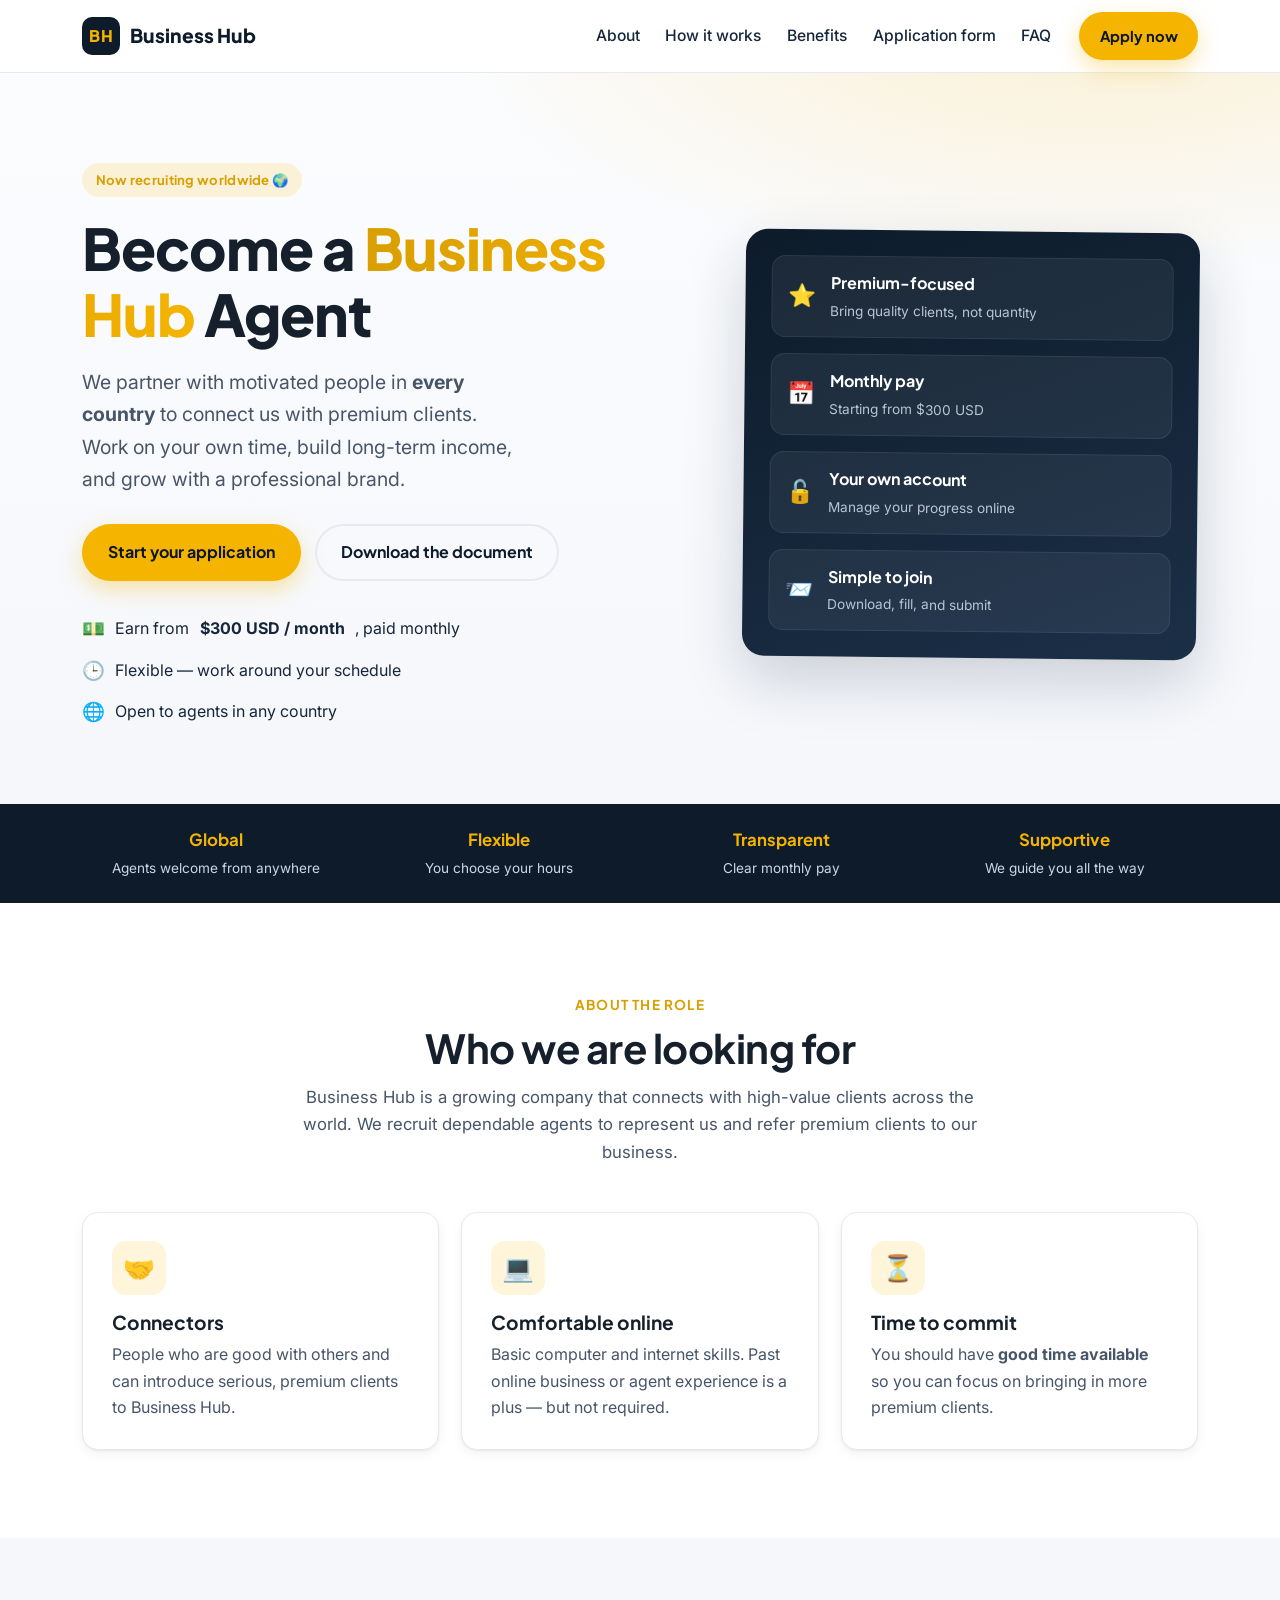
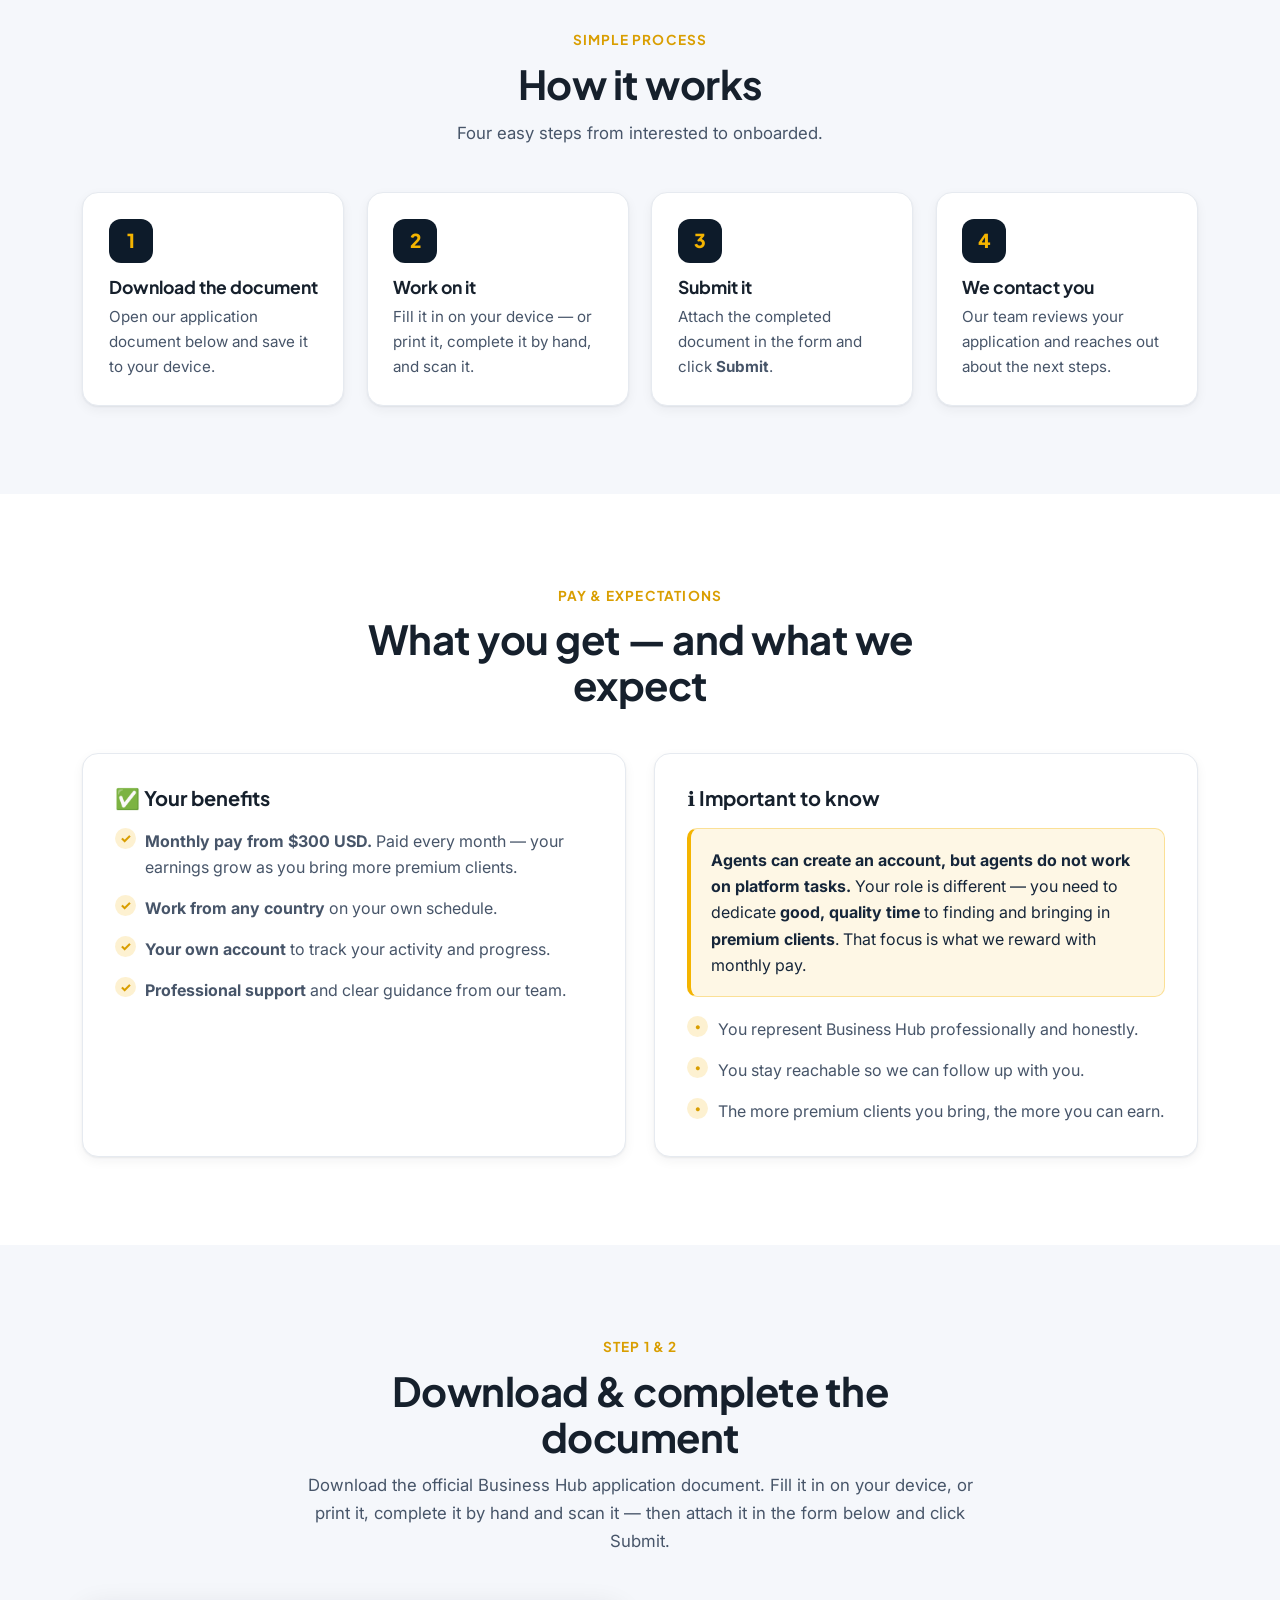
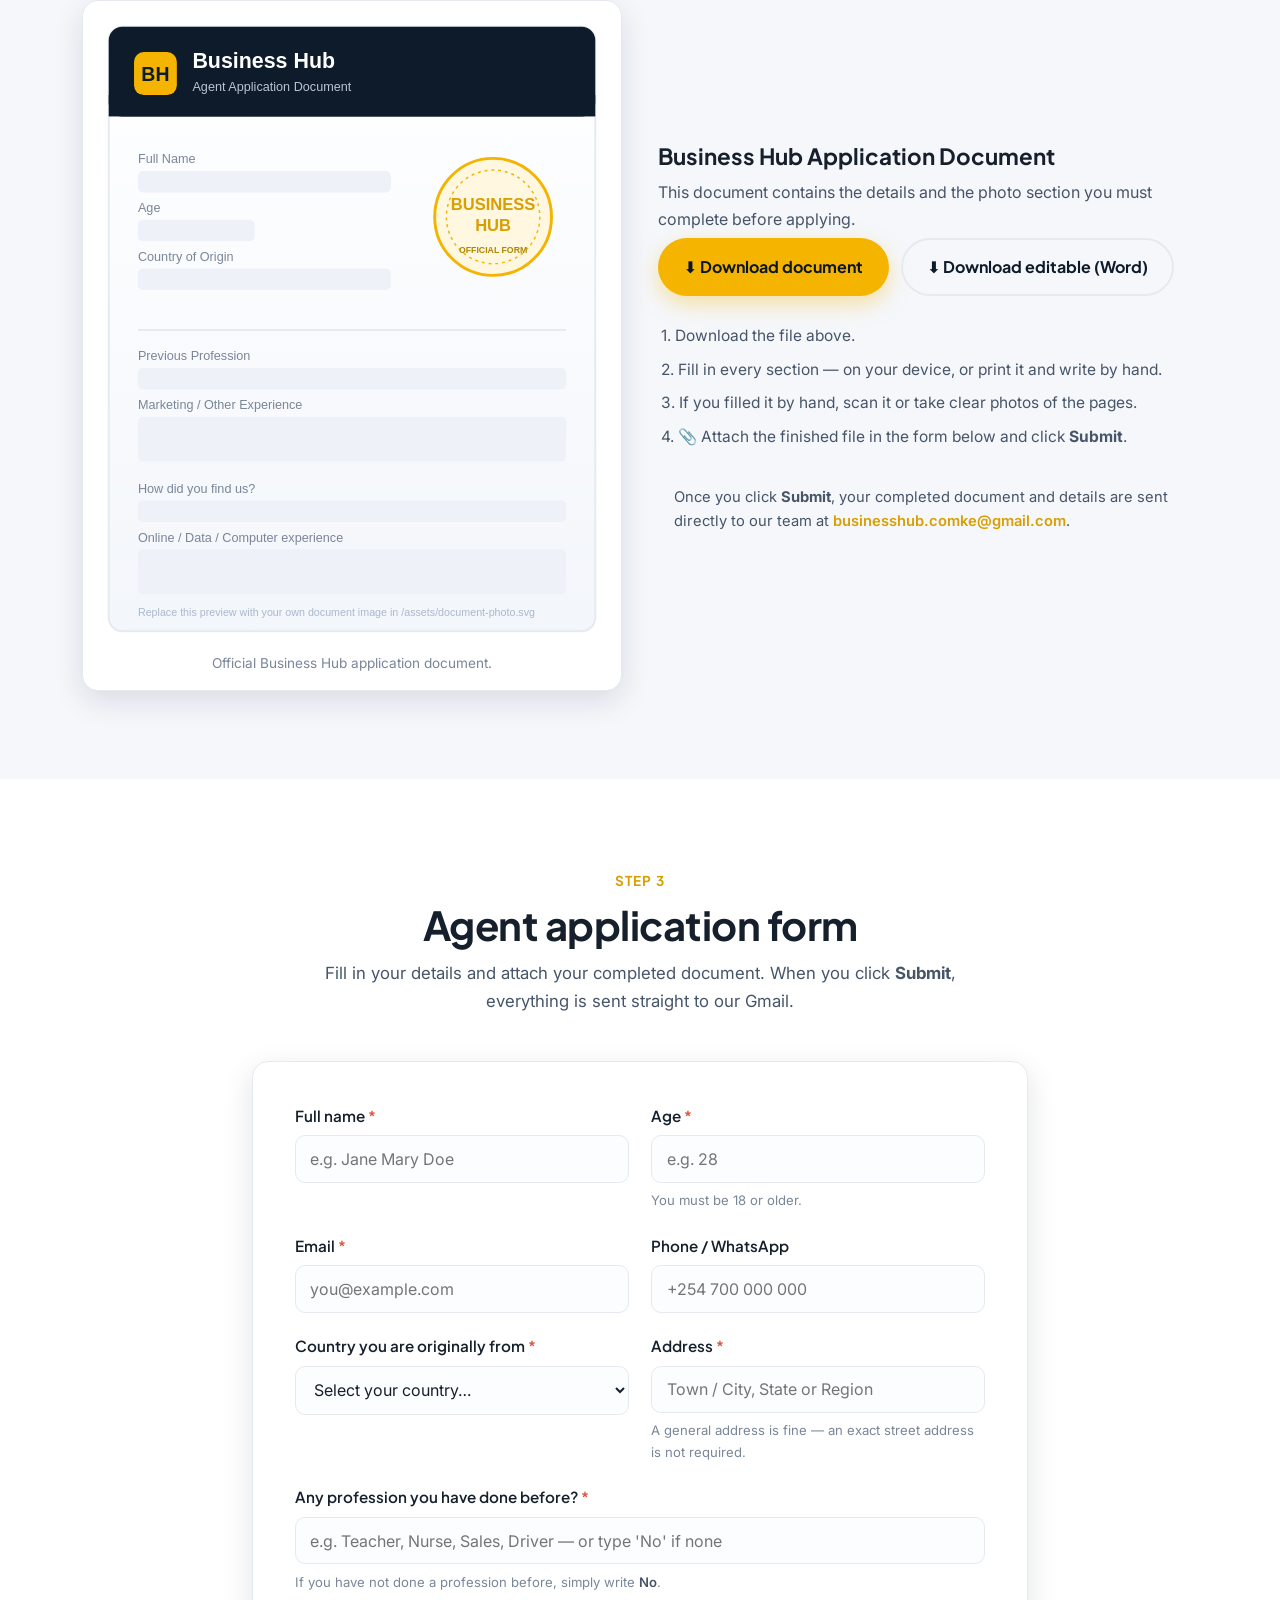
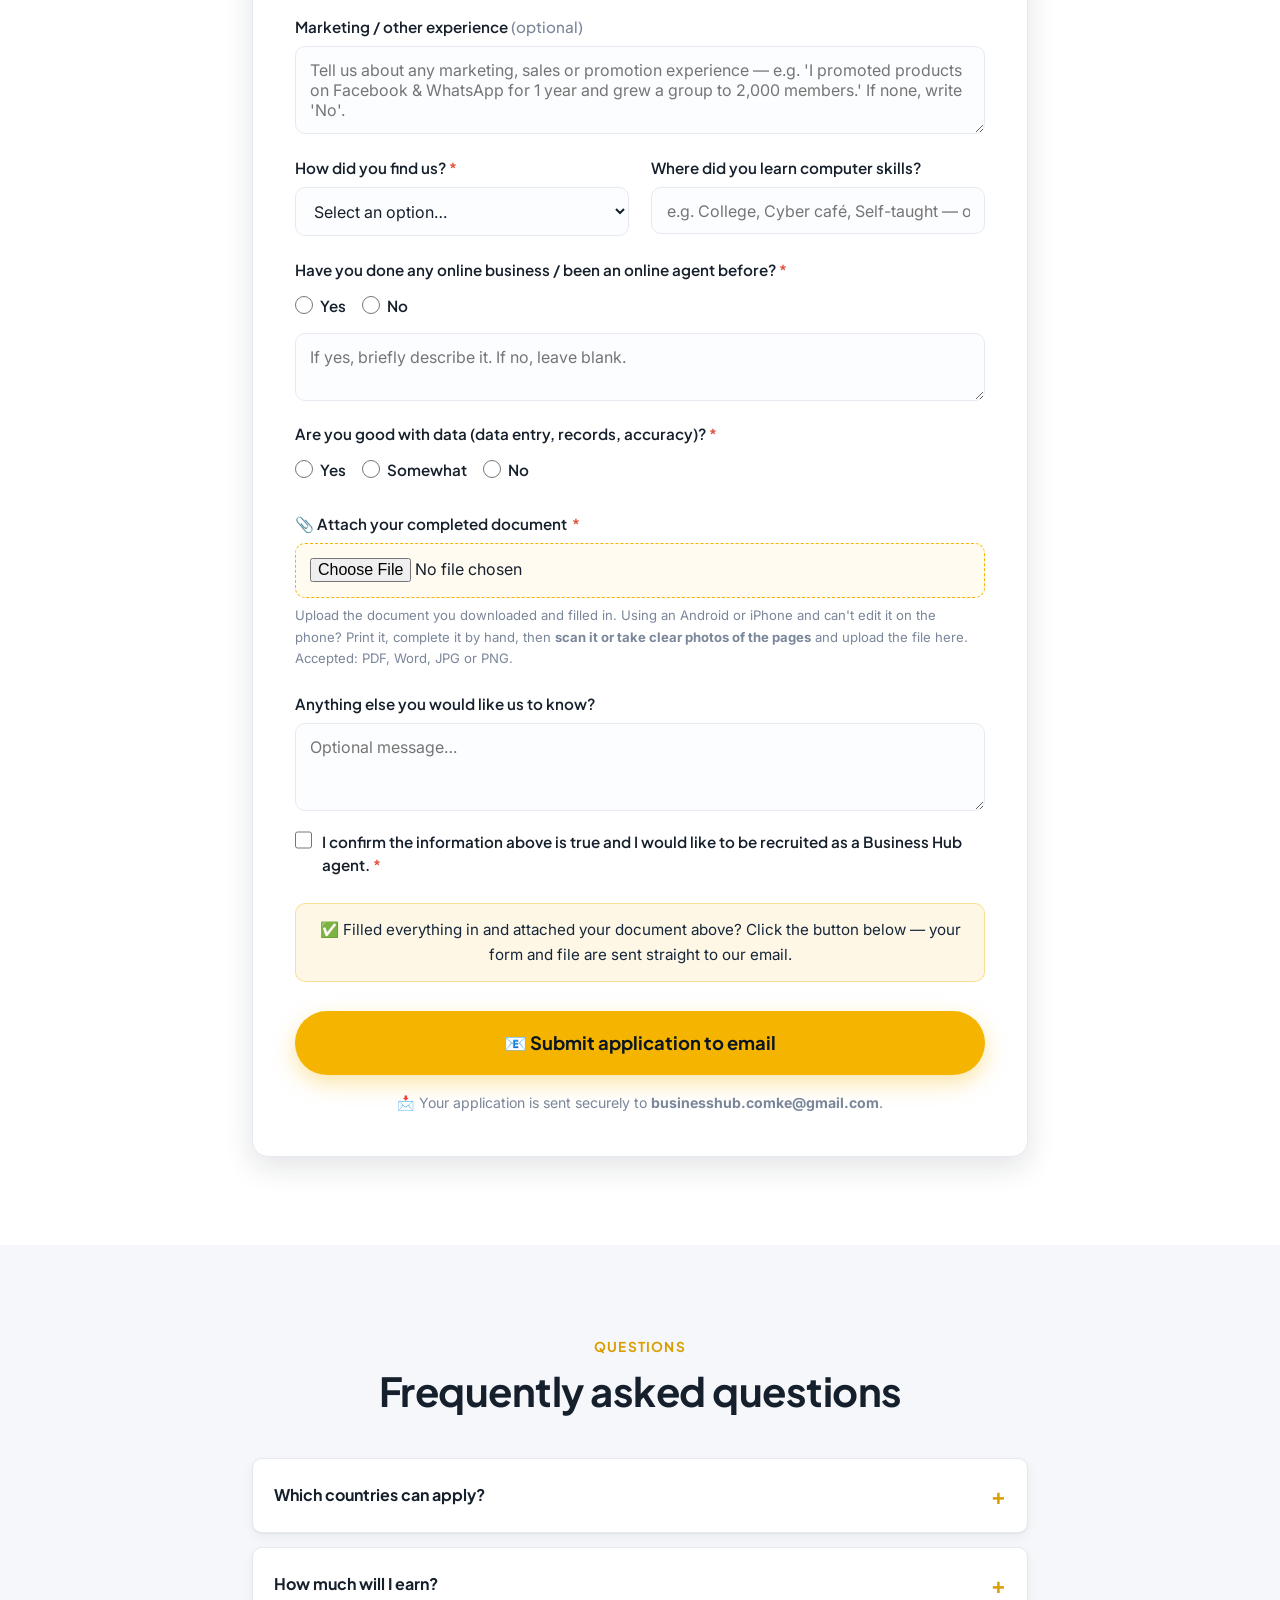
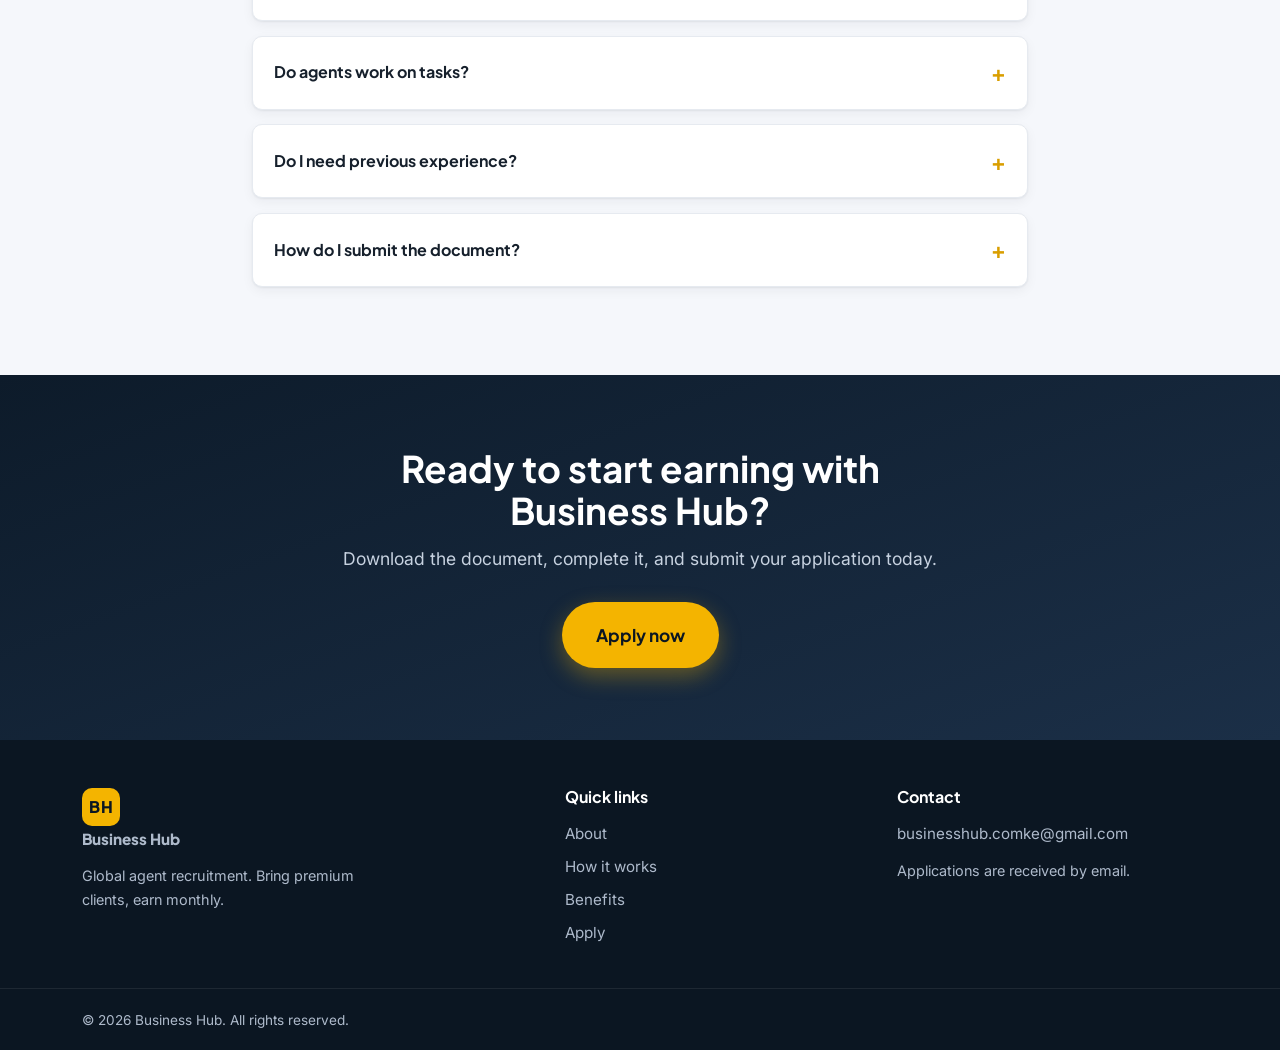
==== commit 947f5b18: "Clarify submit + attachment, remove photo request - Prominent "Submit application to email" button w" ====
--- a/index.html
+++ b/index.html
@@ -124,7 +124,7 @@
         <li>
           <span class="step-no">2</span>
           <h3>Work on it</h3>
-          <p>Fill in the document from your file and add the requested photo.</p>
+          <p>Fill it in on your device — or print it, complete it by hand, and scan it.</p>
         </li>
         <li>
           <span class="step-no">3</span>
@@ -184,8 +184,8 @@
         <span class="kicker">Step 1 & 2</span>
         <h2>Download &amp; complete the document</h2>
         <p class="section-sub">
-          Download the official Business Hub application document. Fill it in from your file,
-          add the photo where shown, then submit it in the form below.
+          Download the official Business Hub application document. Fill it in on your device, or
+          print it, complete it by hand and scan it — then attach it in the form below and click Submit.
         </p>
       </div>
 
@@ -193,7 +193,7 @@
         <!-- Photo / document preview placeholder -->
         <figure class="doc-photo">
           <img src="assets/document-photo.svg" alt="Business Hub application document preview" />
-          <figcaption>Official document preview — your photo goes here.</figcaption>
+          <figcaption>Official Business Hub application document.</figcaption>
         </figure>
 
         <!-- Download card -->
@@ -208,9 +208,9 @@
           </a>
           <ul class="doc-steps">
             <li>1. Download the file above.</li>
-            <li>2. Open it and fill in every section.</li>
-            <li>3. Add your photo where shown.</li>
-            <li>4. Save it, then attach it in the form below and click <strong>Submit</strong>.</li>
+            <li>2. Fill in every section — on your device, or print it and write by hand.</li>
+            <li>3. If you filled it by hand, scan it or take clear photos of the pages.</li>
+            <li>4. 📎 Attach the finished file in the form below and click <strong>Submit</strong>.</li>
           </ul>
           <p class="doc-note">
             Once you click <strong>Submit</strong>, your completed document and details are sent
@@ -336,10 +336,14 @@
           </div>
 
           <div class="field field-full">
-            <label for="document-upload">Attach your completed document <span class="req">*</span></label>
+            <label for="document-upload" class="upload-label">📎 Attach your completed document <span class="req">*</span></label>
             <input type="file" id="document-upload" name="attachment"
               accept=".pdf,.doc,.docx,.jpg,.jpeg,.png" required />
-            <small class="hint">Upload the document you downloaded and completed (PDF, Word, or photo). Take the photo from your file and attach it here.</small>
+            <small class="hint">
+              Upload the document you downloaded and filled in. Using an Android or iPhone and can't edit it on the phone?
+              Print it, complete it by hand, then <strong>scan it or take clear photos of the pages</strong> and upload the
+              file here. Accepted: PDF, Word, JPG or PNG.
+            </small>
           </div>
 
           <div class="field field-full">
@@ -355,9 +359,15 @@
           </div>
         </div>
 
-        <button type="submit" class="btn btn-primary btn-block btn-lg">Submit application ✈</button>
+        <p class="submit-help">
+          ✅ Filled everything in and attached your document above? Click the button below — your form and
+          file are sent straight to our email.
+        </p>
+        <button type="submit" id="submitBtn" class="btn btn-primary btn-block btn-lg btn-submit">
+          📧 Submit application to email
+        </button>
         <p class="form-foot">
-          Your application is sent securely to <strong>businesshub.comke@gmail.com</strong>.
+          📩 Your application is sent securely to <strong>businesshub.comke@gmail.com</strong>.
         </p>
       </form>
     </div>
--- a/css/styles.css
+++ b/css/styles.css
@@ -188,7 +188,11 @@
 }
 .field input:focus, .field select:focus, .field textarea:focus { outline: none; border-color: var(--gold); box-shadow: 0 0 0 3px rgba(244, 180, 0, .2); }
 .field textarea { resize: vertical; }
-.field input[type="file"] { padding: .6rem; background: var(--bg-alt); cursor: pointer; }
+.upload-label { display: inline-flex; align-items: center; gap: .35rem; }
+.field input[type="file"] { padding: .9rem; background: rgba(244, 180, 0, .06); border: 1.5px dashed var(--gold); border-radius: var(--radius-sm); cursor: pointer; }
+.field input[type="file"]:hover { background: rgba(244, 180, 0, .12); }
+.submit-help { background: rgba(244, 180, 0, .1); border: 1px solid rgba(244, 180, 0, .35); border-radius: var(--radius-sm); padding: .85rem 1rem; margin-top: 1.6rem; color: var(--navy-700); font-size: .95rem; text-align: center; }
+.btn-submit { margin-top: .9rem; font-size: 1.15rem; padding: 1.15rem 2rem; }
 .hint { font-size: .82rem; color: var(--muted); }
 .hint em { color: var(--body); font-style: normal; font-weight: 600; }
 .radio-row { display: flex; flex-wrap: wrap; gap: 1rem; margin: .2rem 0 .5rem; }
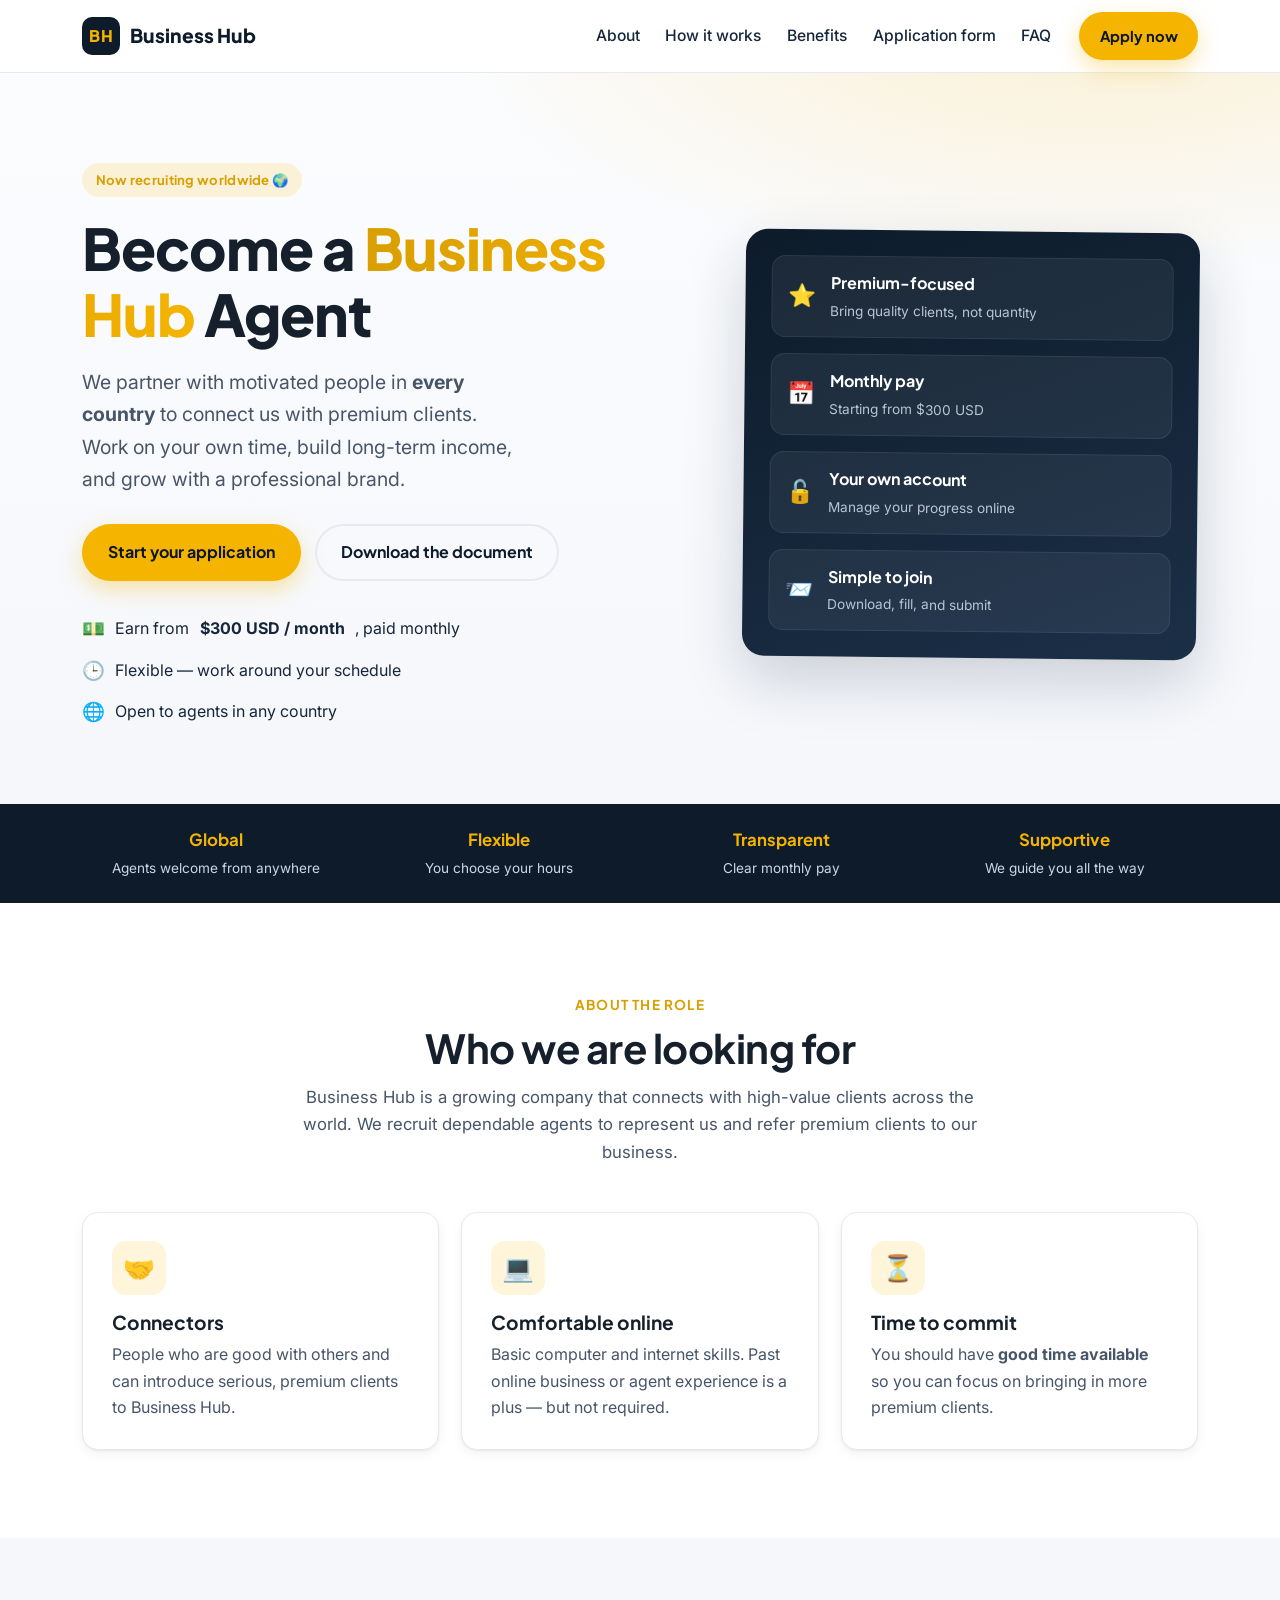
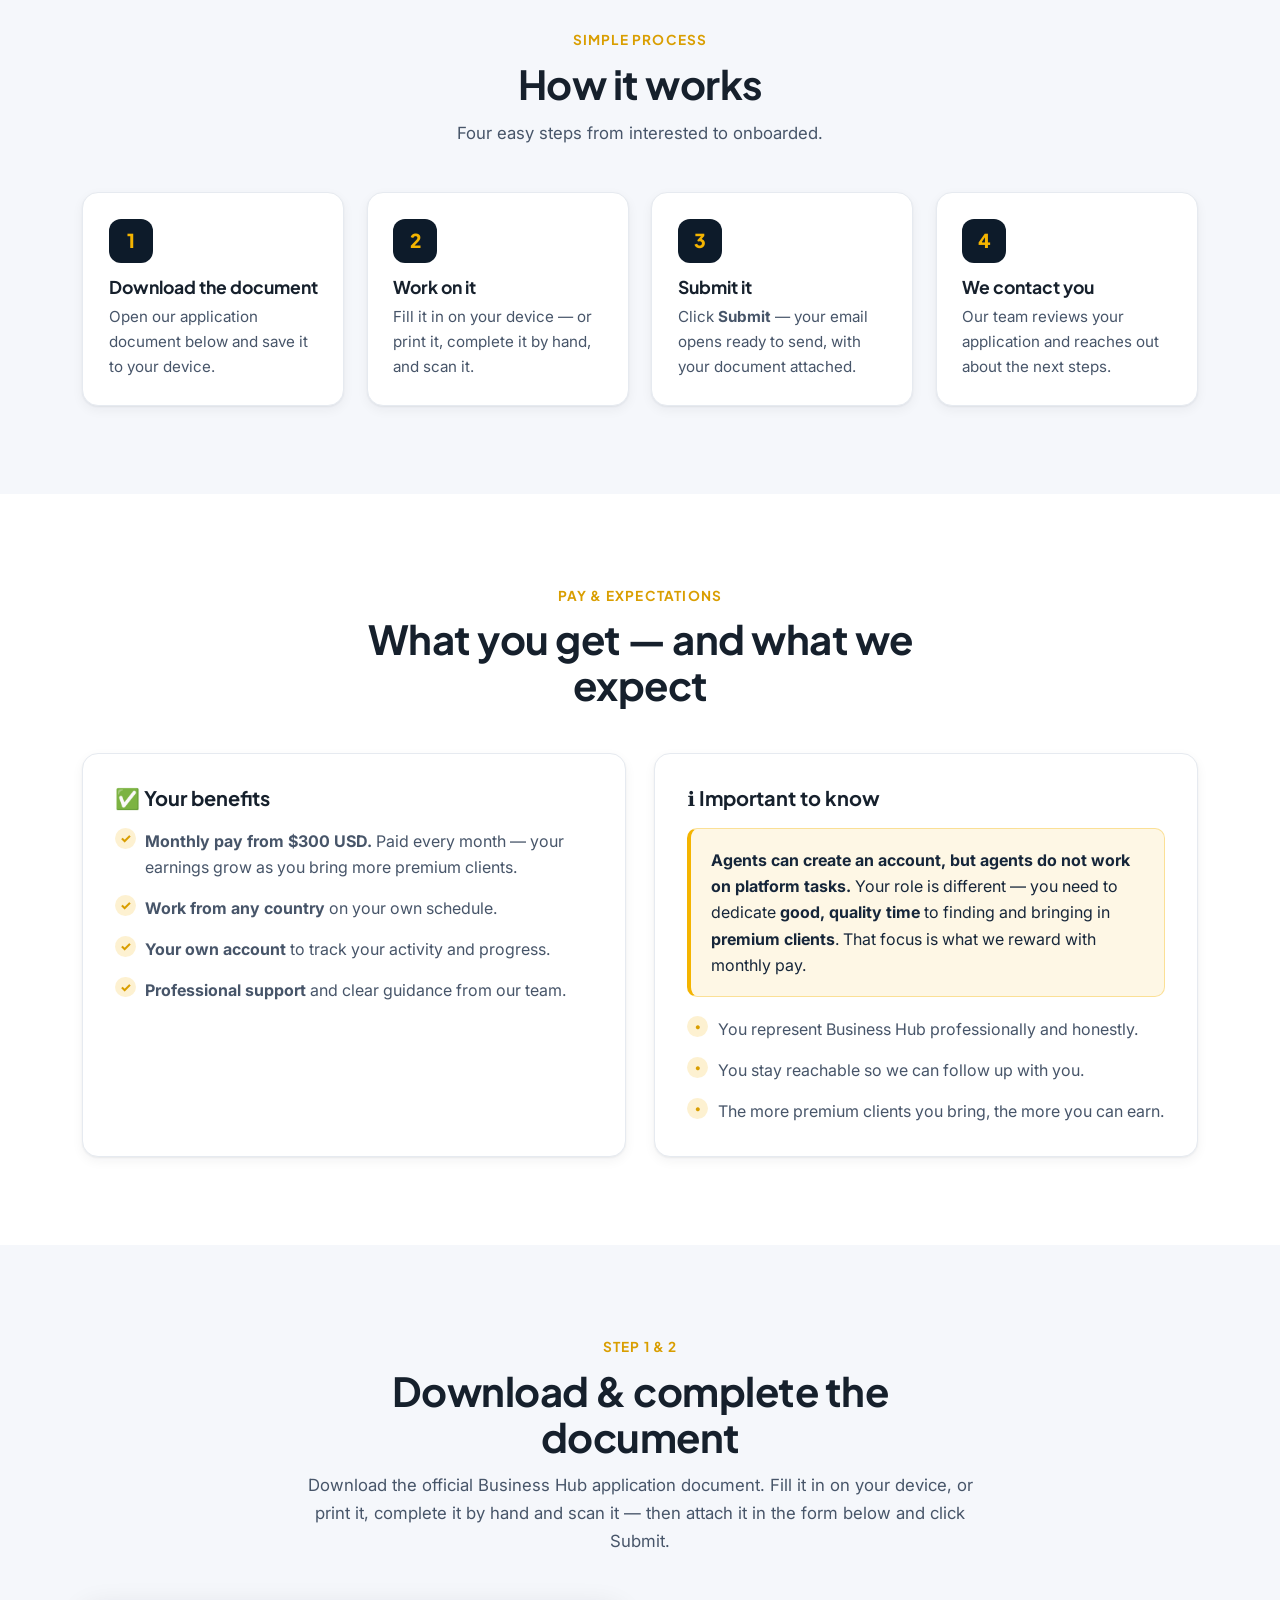
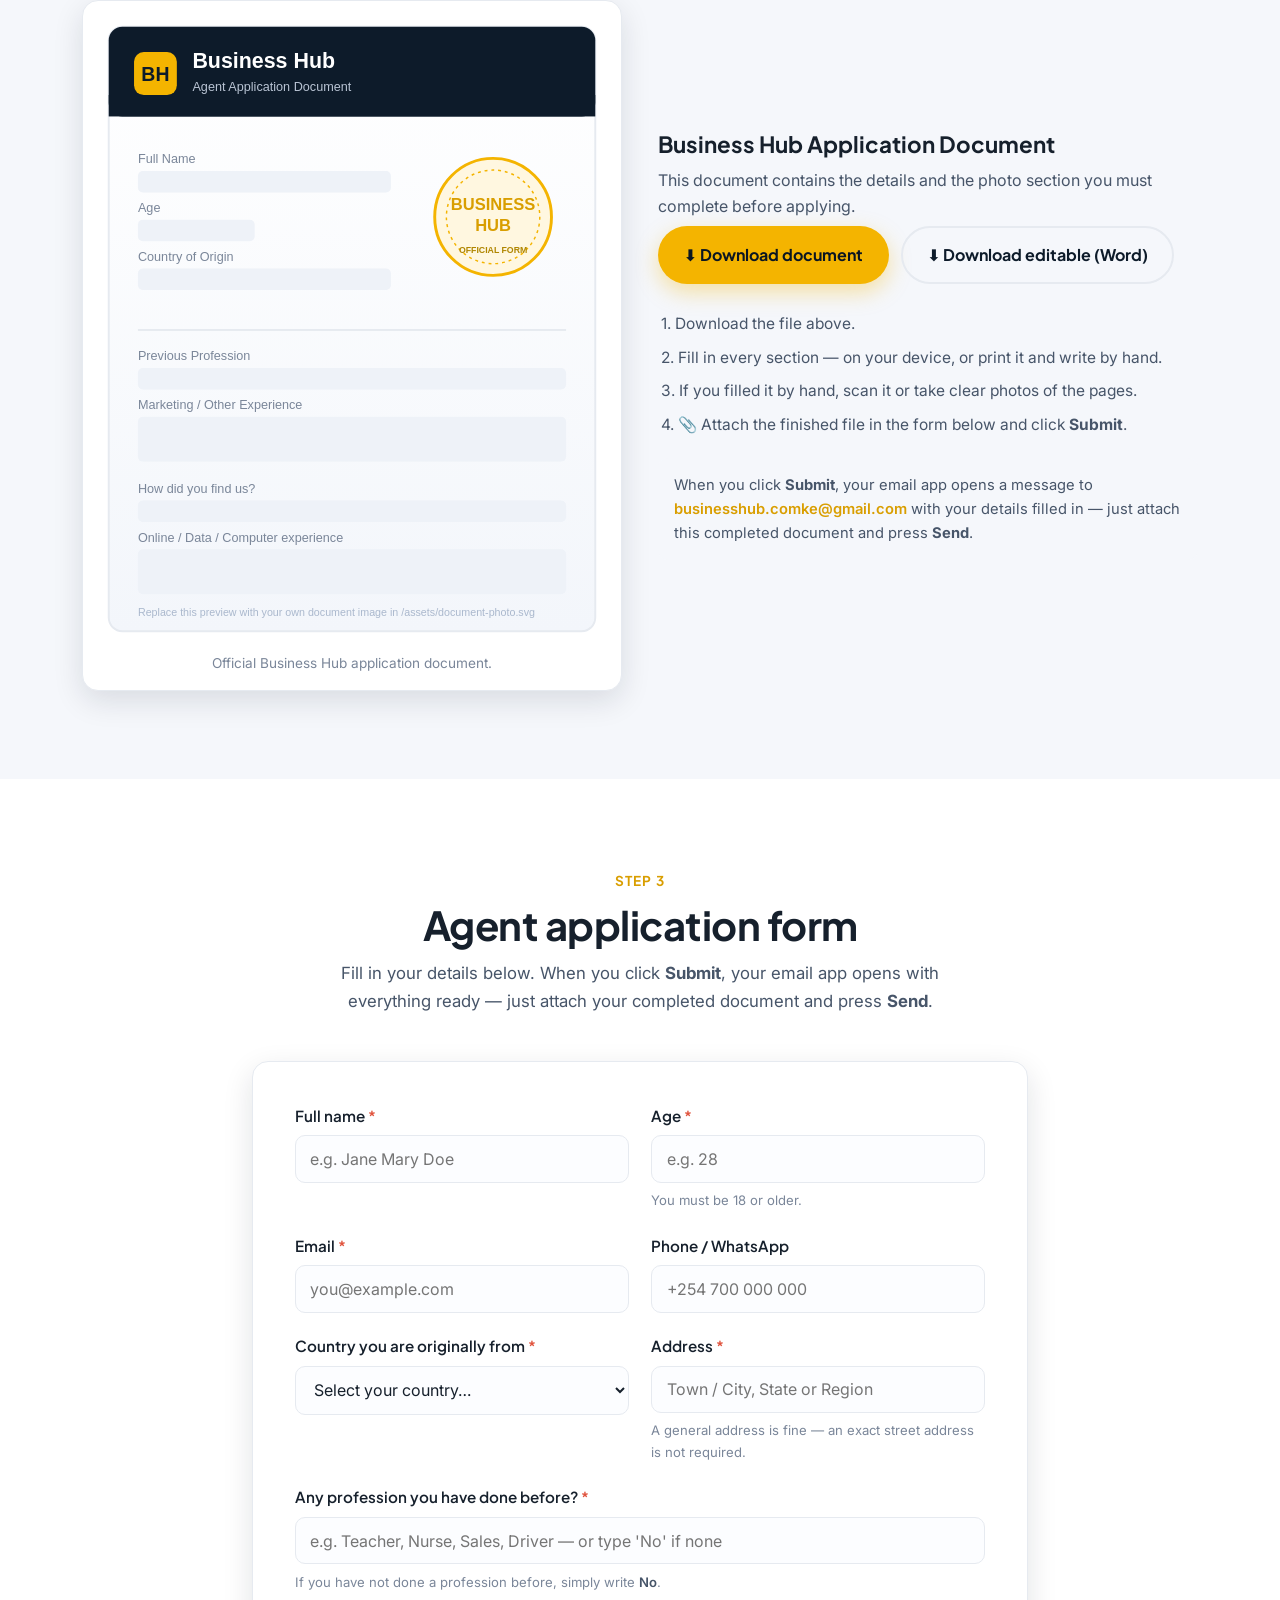
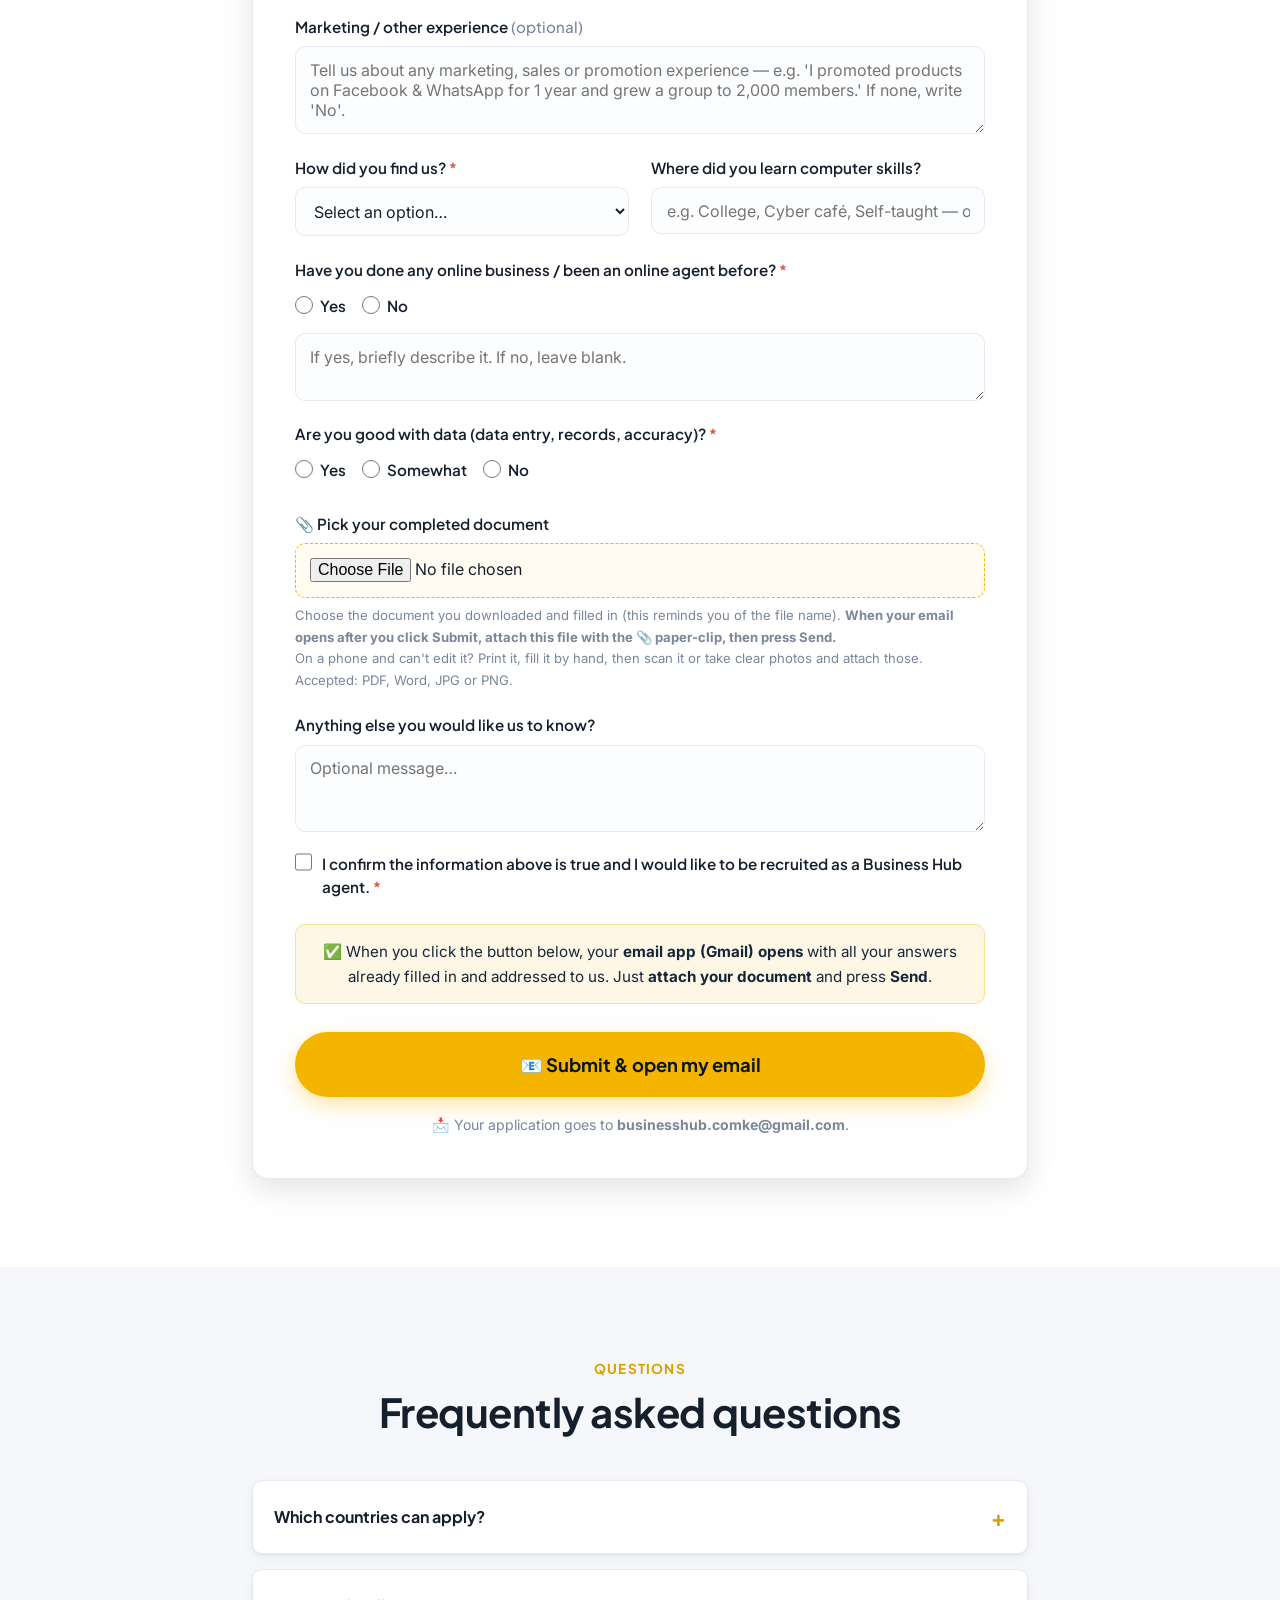
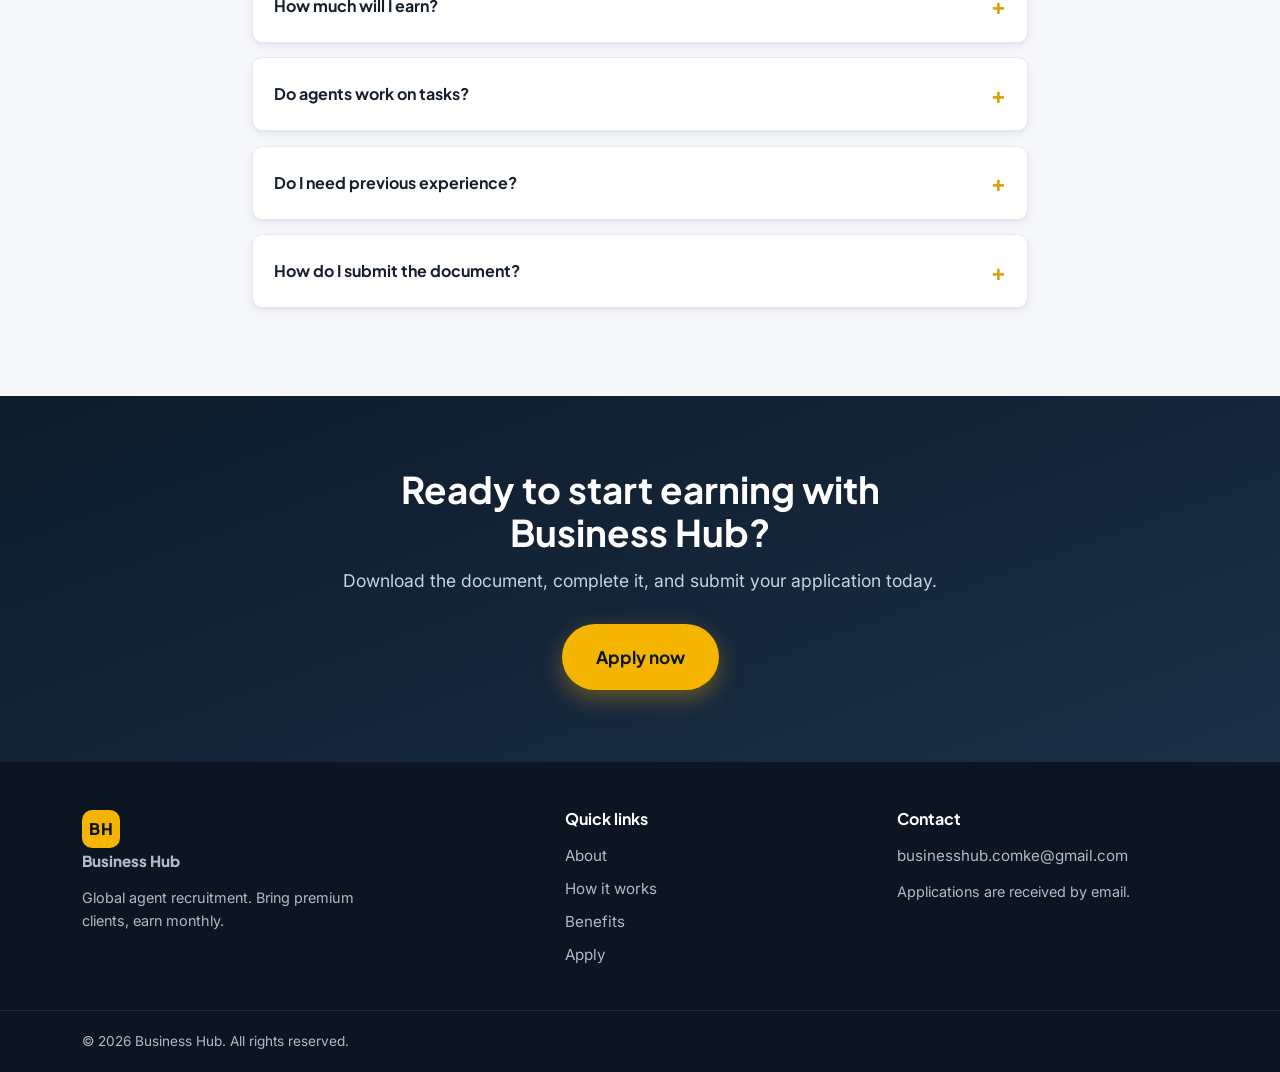
==== commit 652e9591: "Replace FormSubmit with native email (mailto) submission Remove FormSubmit entirely (it required a c" ====
--- a/index.html
+++ b/index.html
@@ -129,7 +129,7 @@
         <li>
           <span class="step-no">3</span>
           <h3>Submit it</h3>
-          <p>Attach the completed document in the form and click <strong>Submit</strong>.</p>
+          <p>Click <strong>Submit</strong> — your email opens ready to send, with your document attached.</p>
         </li>
         <li>
           <span class="step-no">4</span>
@@ -213,8 +213,9 @@
             <li>4. 📎 Attach the finished file in the form below and click <strong>Submit</strong>.</li>
           </ul>
           <p class="doc-note">
-            Once you click <strong>Submit</strong>, your completed document and details are sent
-            directly to our team at <a href="mailto:businesshub.comke@gmail.com">businesshub.comke@gmail.com</a>.
+            When you click <strong>Submit</strong>, your email app opens a message to
+            <a href="mailto:businesshub.comke@gmail.com">businesshub.comke@gmail.com</a> with your details
+            filled in — just attach this completed document and press <strong>Send</strong>.
           </p>
         </div>
       </div>
@@ -228,26 +229,12 @@
         <span class="kicker">Step 3</span>
         <h2>Agent application form</h2>
         <p class="section-sub">
-          Fill in your details and attach your completed document. When you click
-          <strong>Submit</strong>, everything is sent straight to our Gmail.
-        </p>
-      </div>
-
-      <form
-        id="applyForm"
-        class="form"
-        action="https://formsubmit.co/businesshub.comke@gmail.com"
-        method="POST"
-        enctype="multipart/form-data"
-      >
-        <!-- FormSubmit configuration -->
-        <input type="hidden" name="_subject" value="New Business Hub Agent Application" />
-        <input type="hidden" name="_template" value="table" />
-        <input type="hidden" name="_captcha" value="true" />
-        <input type="hidden" name="_next" value="thank-you.html" />
-        <!-- Honeypot anti-spam -->
-        <input type="text" name="_honey" style="display:none" tabindex="-1" autocomplete="off" />
-
+          Fill in your details below. When you click <strong>Submit</strong>, your email app opens with
+          everything ready — just attach your completed document and press <strong>Send</strong>.
+        </p>
+      </div>
+
+      <form id="applyForm" class="form" novalidate>
         <div class="form-grid">
           <div class="field">
             <label for="name">Full name <span class="req">*</span></label>
@@ -323,7 +310,7 @@
               <label class="radio"><input type="radio" name="Online Experience" value="Yes" required /> Yes</label>
               <label class="radio"><input type="radio" name="Online Experience" value="No" /> No</label>
             </div>
-            <textarea name="Online Experience Details" rows="2" placeholder="If yes, briefly describe it. If no, leave blank."></textarea>
+            <textarea id="onlineDetails" name="Online Experience Details" rows="2" placeholder="If yes, briefly describe it. If no, leave blank."></textarea>
           </div>
 
           <div class="field field-full">
@@ -336,13 +323,13 @@
           </div>
 
           <div class="field field-full">
-            <label for="document-upload" class="upload-label">📎 Attach your completed document <span class="req">*</span></label>
+            <label for="document-upload" class="upload-label">📎 Pick your completed document</label>
             <input type="file" id="document-upload" name="attachment"
-              accept=".pdf,.doc,.docx,.jpg,.jpeg,.png" required />
+              accept=".pdf,.doc,.docx,.jpg,.jpeg,.png" />
             <small class="hint">
-              Upload the document you downloaded and filled in. Using an Android or iPhone and can't edit it on the phone?
-              Print it, complete it by hand, then <strong>scan it or take clear photos of the pages</strong> and upload the
-              file here. Accepted: PDF, Word, JPG or PNG.
+              Choose the document you downloaded and filled in (this reminds you of the file name).
+              <strong>When your email opens after you click Submit, attach this file with the 📎 paper-clip, then press Send.</strong><br />
+              On a phone and can't edit it? Print it, fill it by hand, then scan it or take clear photos and attach those. Accepted: PDF, Word, JPG or PNG.
             </small>
           </div>
 
@@ -360,15 +347,34 @@
         </div>
 
         <p class="submit-help">
-          ✅ Filled everything in and attached your document above? Click the button below — your form and
-          file are sent straight to our email.
+          ✅ When you click the button below, your <strong>email app (Gmail) opens</strong> with all your
+          answers already filled in and addressed to us. Just <strong>attach your document</strong> and press
+          <strong>Send</strong>.
         </p>
         <button type="submit" id="submitBtn" class="btn btn-primary btn-block btn-lg btn-submit">
-          📧 Submit application to email
+          📧 Submit &amp; open my email
         </button>
         <p class="form-foot">
-          📩 Your application is sent securely to <strong>businesshub.comke@gmail.com</strong>.
-        </p>
+          📩 Your application goes to <strong>businesshub.comke@gmail.com</strong>.
+        </p>
+
+        <!-- Shown after the user clicks submit -->
+        <div id="postSubmit" class="post-submit" hidden>
+          <h3>📧 Your email is opening…</h3>
+          <p>
+            A new email to <strong>businesshub.comke@gmail.com</strong> should now be open with your details
+            filled in. <strong>Attach your completed document</strong> and press <strong>Send</strong>.
+          </p>
+          <p class="post-submit-sub">Didn't an email open? Use one of these:</p>
+          <div class="post-submit-actions">
+            <a id="gmailLink" class="btn btn-primary btn-sm" href="#" target="_blank" rel="noopener">Open in Gmail</a>
+            <a id="mailtoLink" class="btn btn-ghost btn-sm" href="#">Open default email app</a>
+            <button type="button" id="copyBtn" class="btn btn-ghost btn-sm">Copy my details</button>
+          </div>
+          <p class="post-submit-foot">
+            Or email us directly: <a href="mailto:businesshub.comke@gmail.com">businesshub.comke@gmail.com</a>
+          </p>
+        </div>
       </form>
     </div>
   </section>
@@ -399,7 +405,7 @@
         </details>
         <details>
           <summary>How do I submit the document?</summary>
-          <p>Download the document, complete it and add your photo, then attach it in the form and click Submit. It is sent straight to our Gmail.</p>
+          <p>Download the document and complete it. Fill in the form and click Submit — your email app opens with your details ready. Attach the completed document and press Send.</p>
         </details>
       </div>
     </div>
--- a/css/styles.css
+++ b/css/styles.css
@@ -193,6 +193,13 @@
 .field input[type="file"]:hover { background: rgba(244, 180, 0, .12); }
 .submit-help { background: rgba(244, 180, 0, .1); border: 1px solid rgba(244, 180, 0, .35); border-radius: var(--radius-sm); padding: .85rem 1rem; margin-top: 1.6rem; color: var(--navy-700); font-size: .95rem; text-align: center; }
 .btn-submit { margin-top: .9rem; font-size: 1.15rem; padding: 1.15rem 2rem; }
+.post-submit { margin-top: 1.6rem; padding: 1.5rem; border: 2px solid var(--gold); border-radius: var(--radius); background: rgba(244, 180, 0, .08); text-align: center; }
+.post-submit h3 { font-size: 1.3rem; margin-bottom: .6rem; }
+.post-submit p { color: var(--navy-700); }
+.post-submit-sub { margin-top: 1rem; font-weight: 600; font-size: .95rem; }
+.post-submit-actions { display: flex; flex-wrap: wrap; gap: .6rem; justify-content: center; margin: .9rem 0; }
+.post-submit-foot { font-size: .9rem; }
+.post-submit-foot a { color: var(--gold-dark); font-weight: 600; }
 .hint { font-size: .82rem; color: var(--muted); }
 .hint em { color: var(--body); font-style: normal; font-weight: 600; }
 .radio-row { display: flex; flex-wrap: wrap; gap: 1rem; margin: .2rem 0 .5rem; }
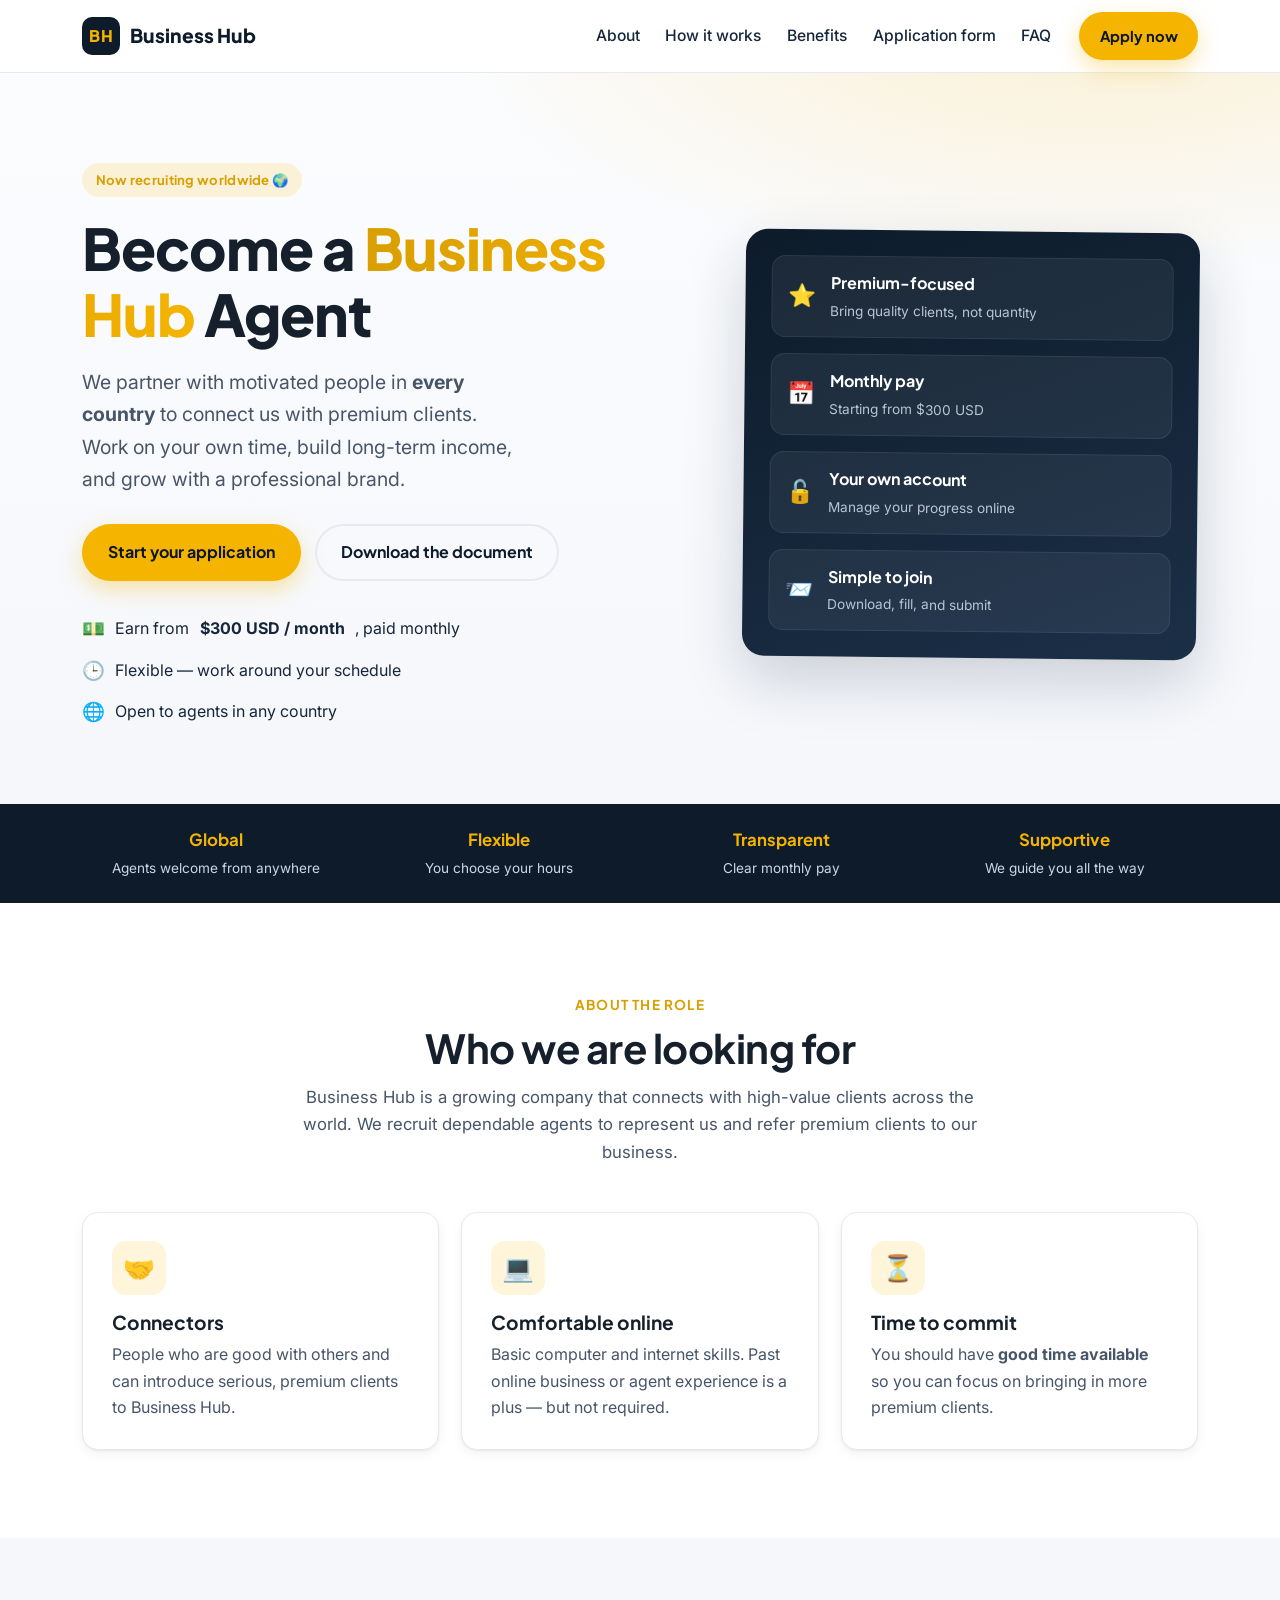
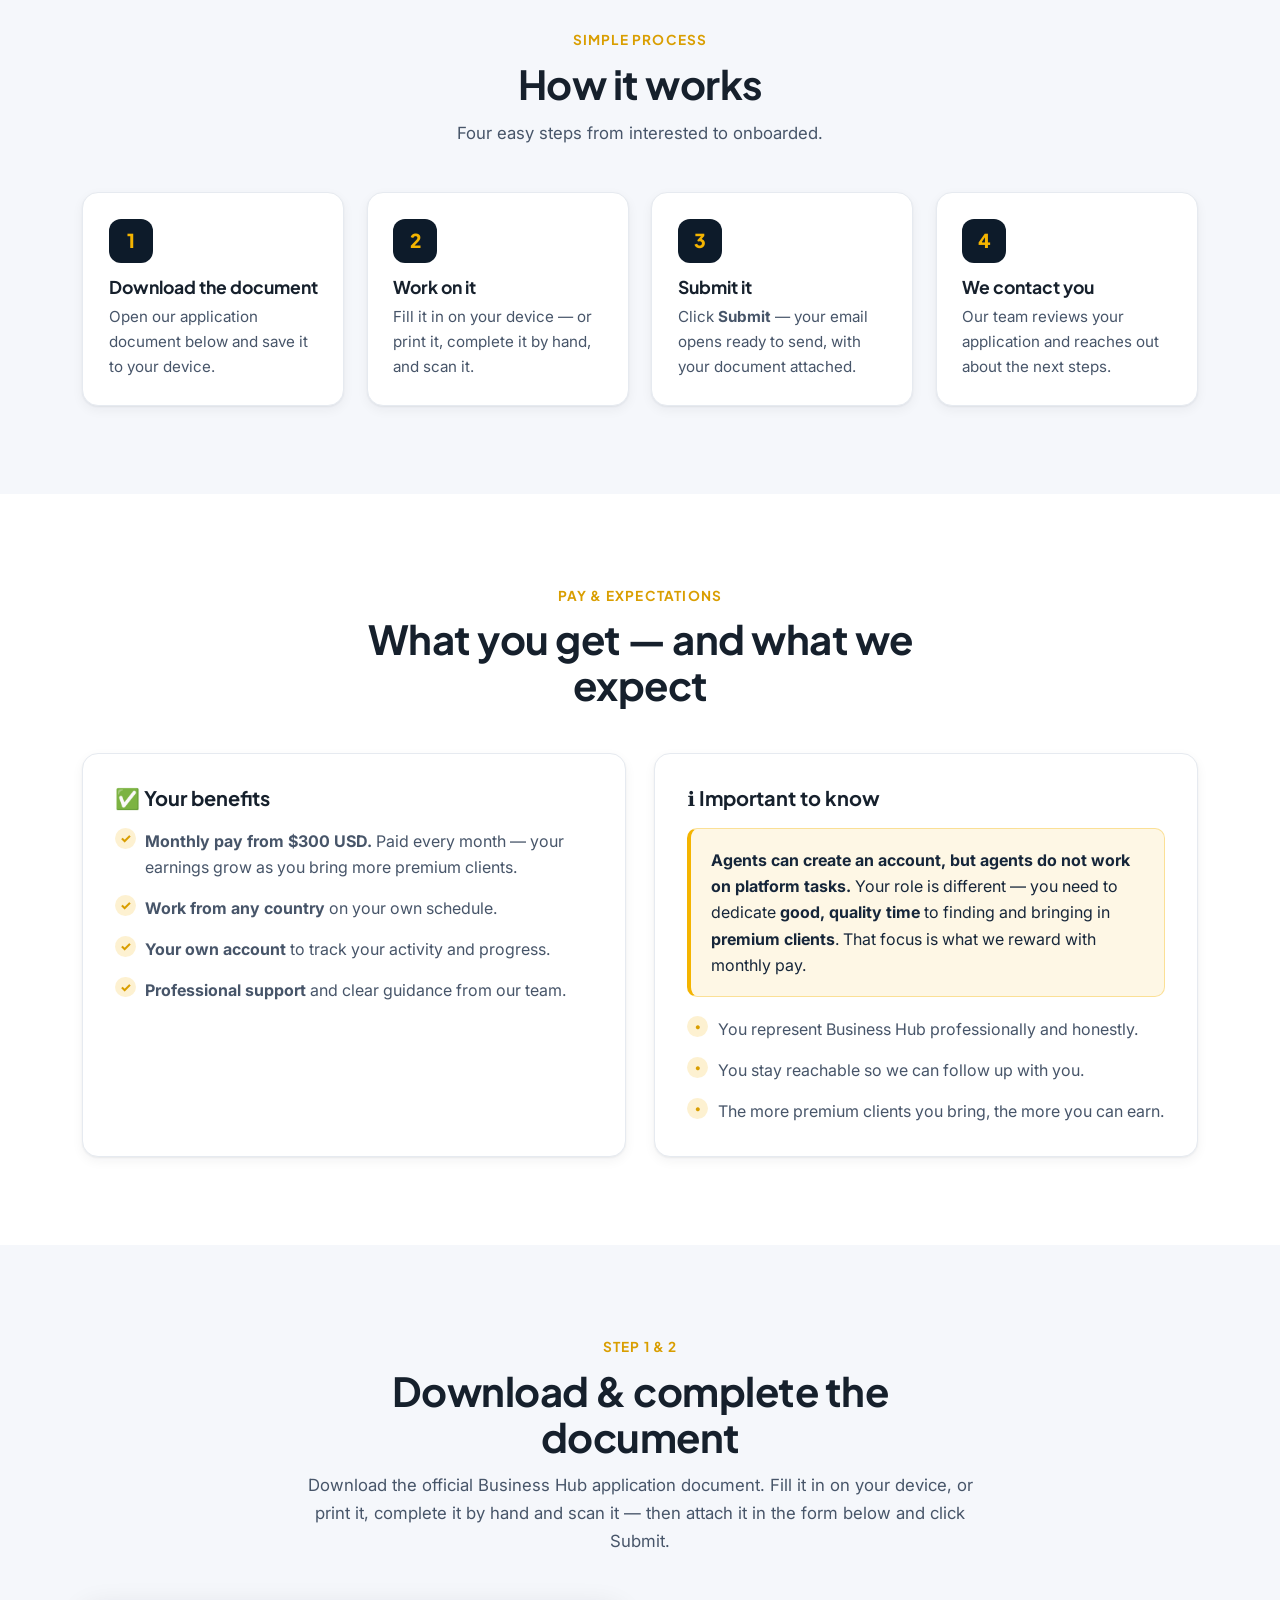
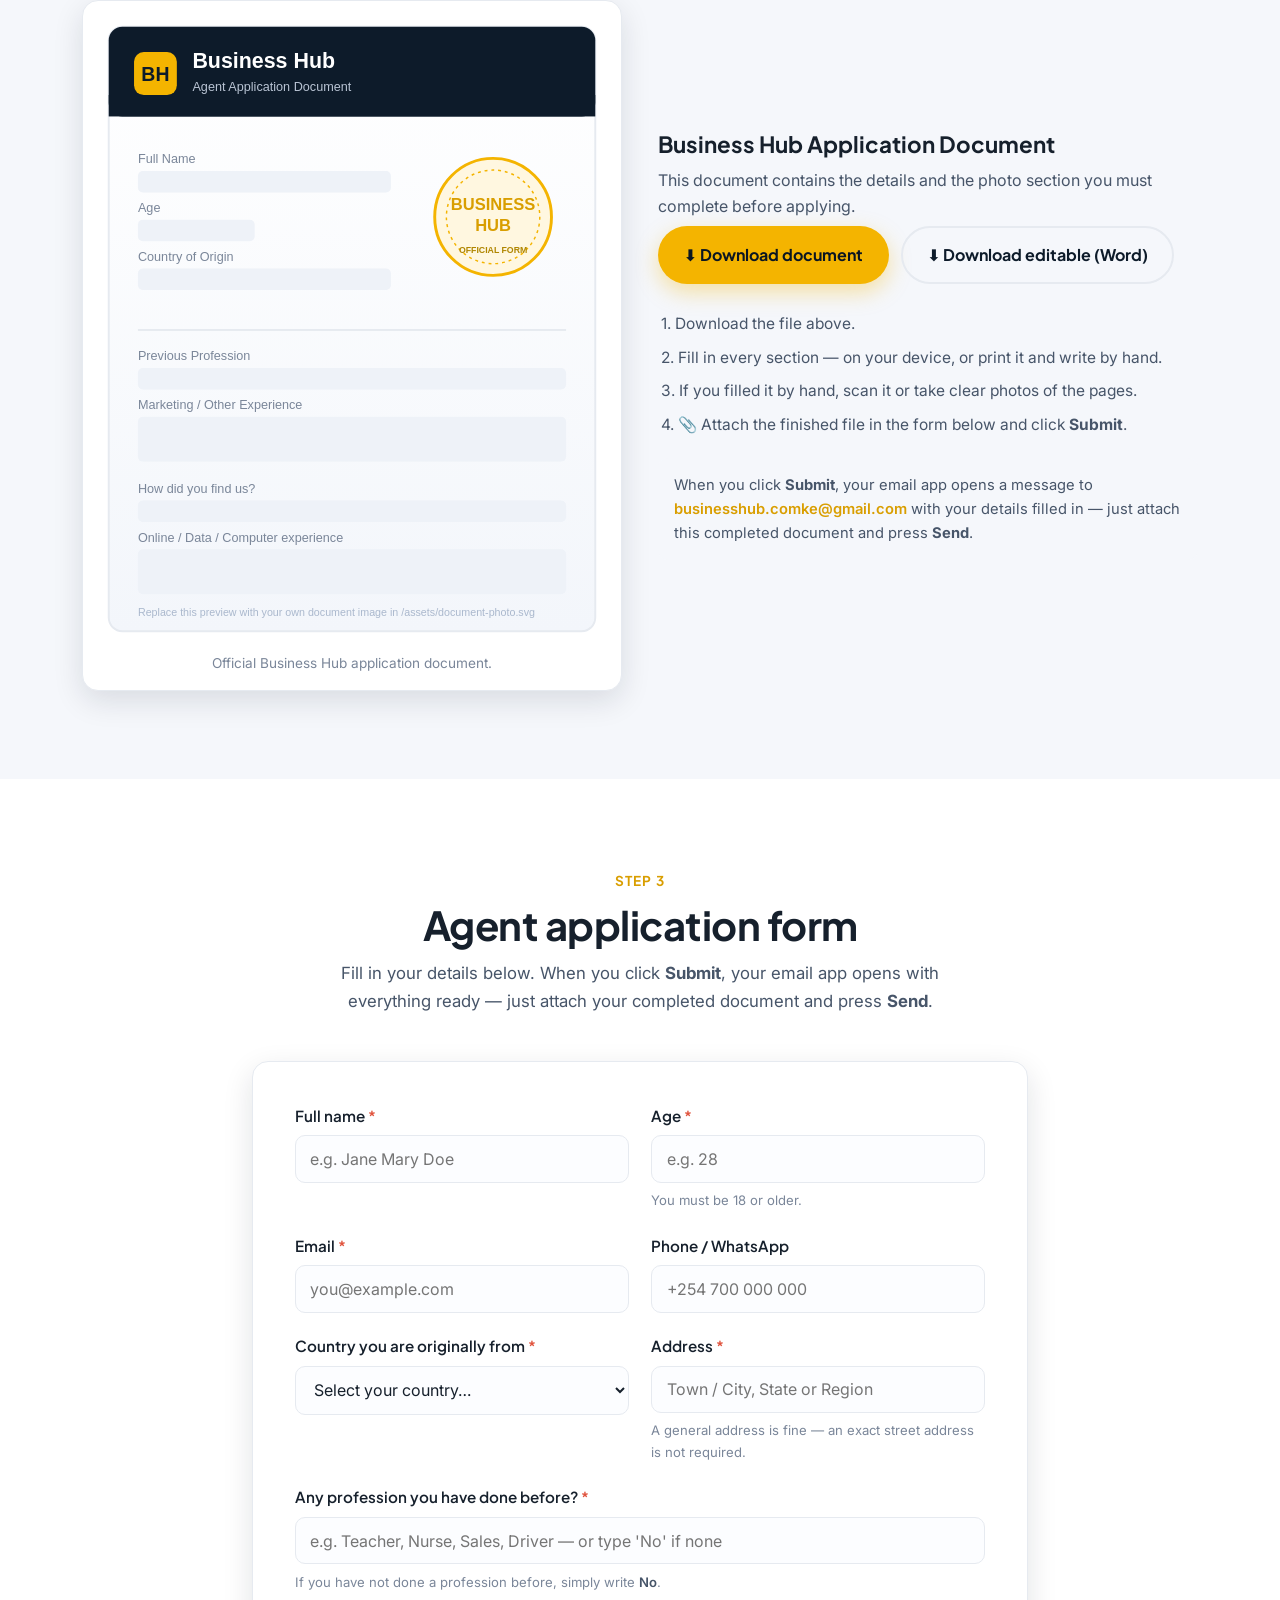
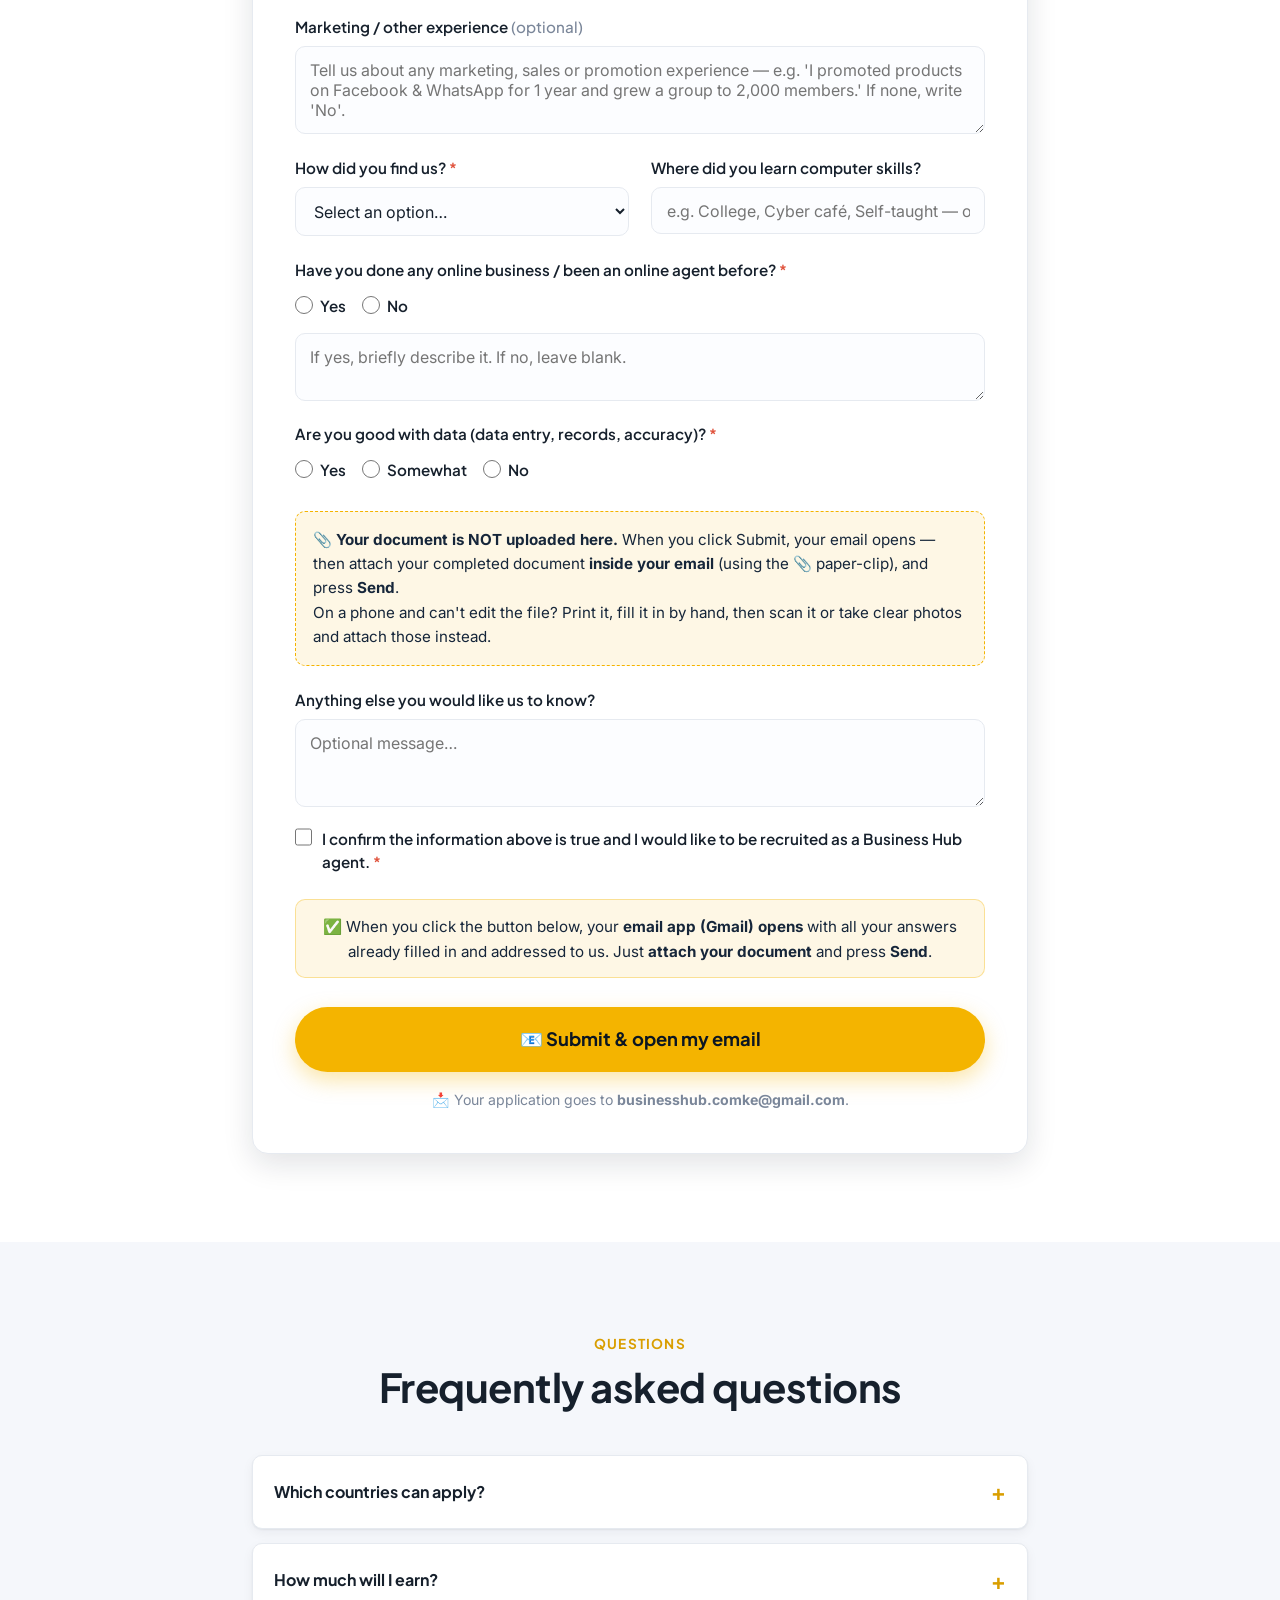
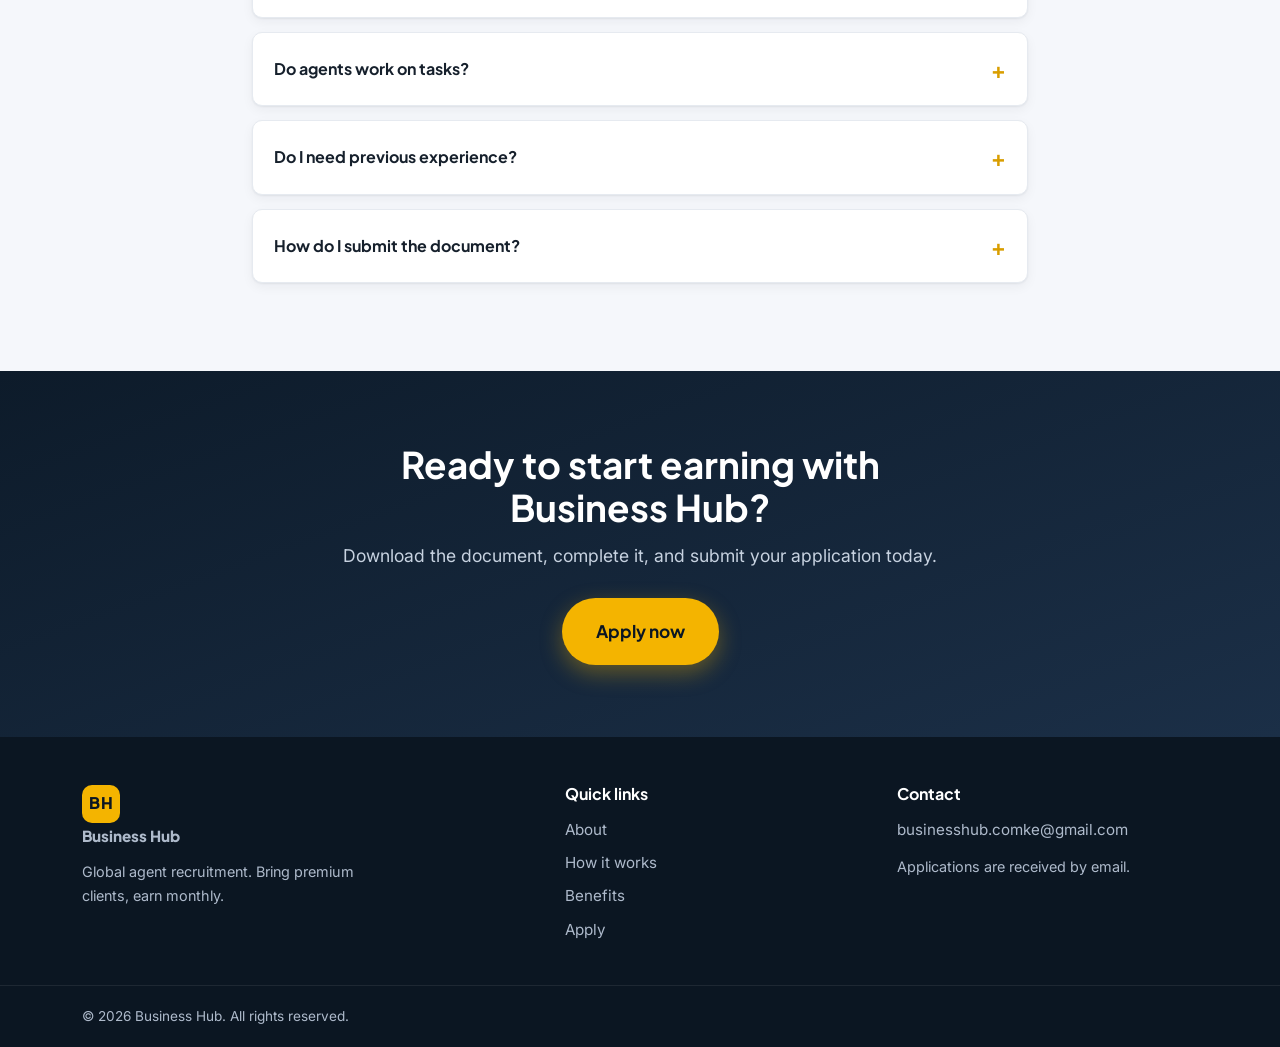
==== commit cc0b00ff: "Remove website file upload; attach document only in email Per request, the completed document is nev" ====
--- a/index.html
+++ b/index.html
@@ -323,14 +323,13 @@
           </div>
 
           <div class="field field-full">
-            <label for="document-upload" class="upload-label">📎 Pick your completed document</label>
-            <input type="file" id="document-upload" name="attachment"
-              accept=".pdf,.doc,.docx,.jpg,.jpeg,.png" />
-            <small class="hint">
-              Choose the document you downloaded and filled in (this reminds you of the file name).
-              <strong>When your email opens after you click Submit, attach this file with the 📎 paper-clip, then press Send.</strong><br />
-              On a phone and can't edit it? Print it, fill it by hand, then scan it or take clear photos and attach those. Accepted: PDF, Word, JPG or PNG.
-            </small>
+            <div class="attach-note">
+              📎 <strong>Your document is NOT uploaded here.</strong> When you click Submit, your email opens —
+              then attach your completed document <strong>inside your email</strong> (using the 📎 paper-clip),
+              and press <strong>Send</strong>.<br />
+              On a phone and can't edit the file? Print it, fill it in by hand, then scan it or take clear
+              photos and attach those instead.
+            </div>
           </div>
 
           <div class="field field-full">
--- a/css/styles.css
+++ b/css/styles.css
@@ -188,9 +188,7 @@
 }
 .field input:focus, .field select:focus, .field textarea:focus { outline: none; border-color: var(--gold); box-shadow: 0 0 0 3px rgba(244, 180, 0, .2); }
 .field textarea { resize: vertical; }
-.upload-label { display: inline-flex; align-items: center; gap: .35rem; }
-.field input[type="file"] { padding: .9rem; background: rgba(244, 180, 0, .06); border: 1.5px dashed var(--gold); border-radius: var(--radius-sm); cursor: pointer; }
-.field input[type="file"]:hover { background: rgba(244, 180, 0, .12); }
+.attach-note { background: rgba(244, 180, 0, .1); border: 1.5px dashed var(--gold); border-radius: var(--radius-sm); padding: 1rem 1.1rem; color: var(--navy-700); font-size: .95rem; line-height: 1.6; }
 .submit-help { background: rgba(244, 180, 0, .1); border: 1px solid rgba(244, 180, 0, .35); border-radius: var(--radius-sm); padding: .85rem 1rem; margin-top: 1.6rem; color: var(--navy-700); font-size: .95rem; text-align: center; }
 .btn-submit { margin-top: .9rem; font-size: 1.15rem; padding: 1.15rem 2rem; }
 .post-submit { margin-top: 1.6rem; padding: 1.5rem; border: 2px solid var(--gold); border-radius: var(--radius); background: rgba(244, 180, 0, .08); text-align: center; }
